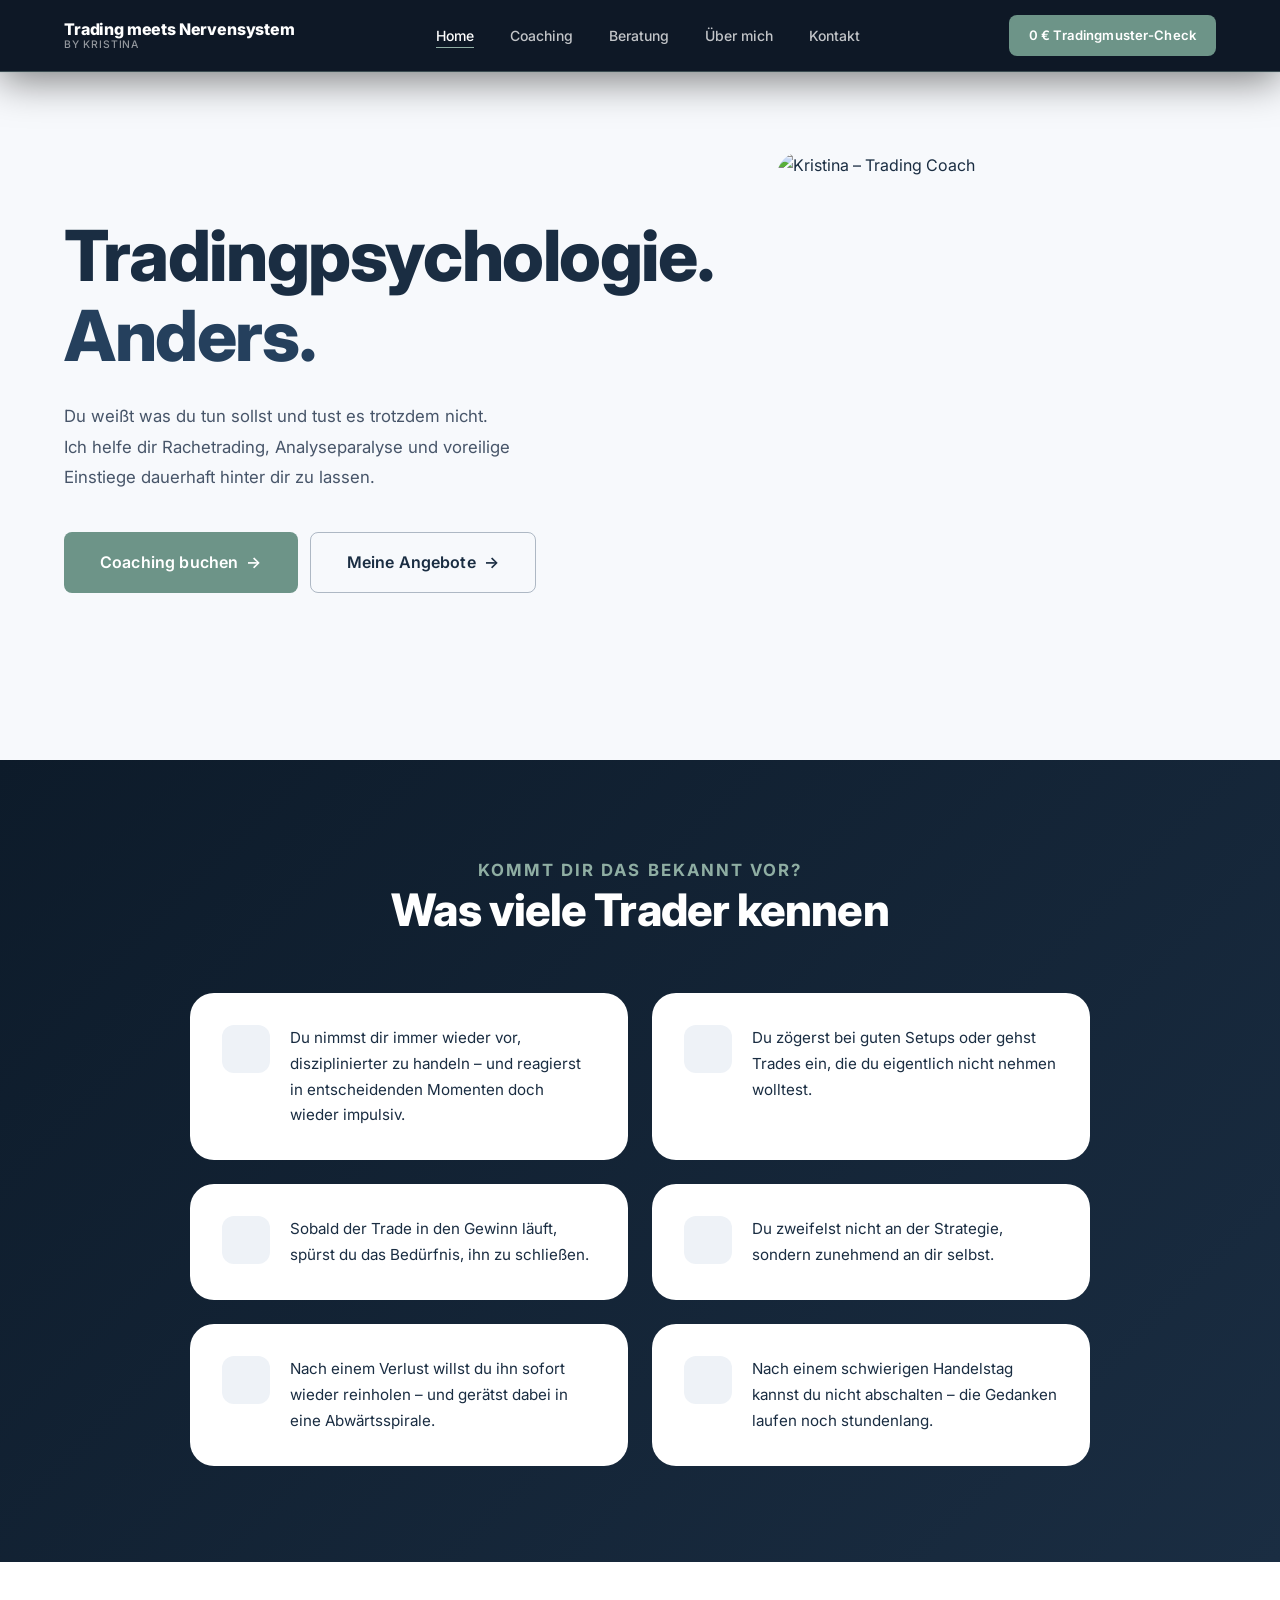
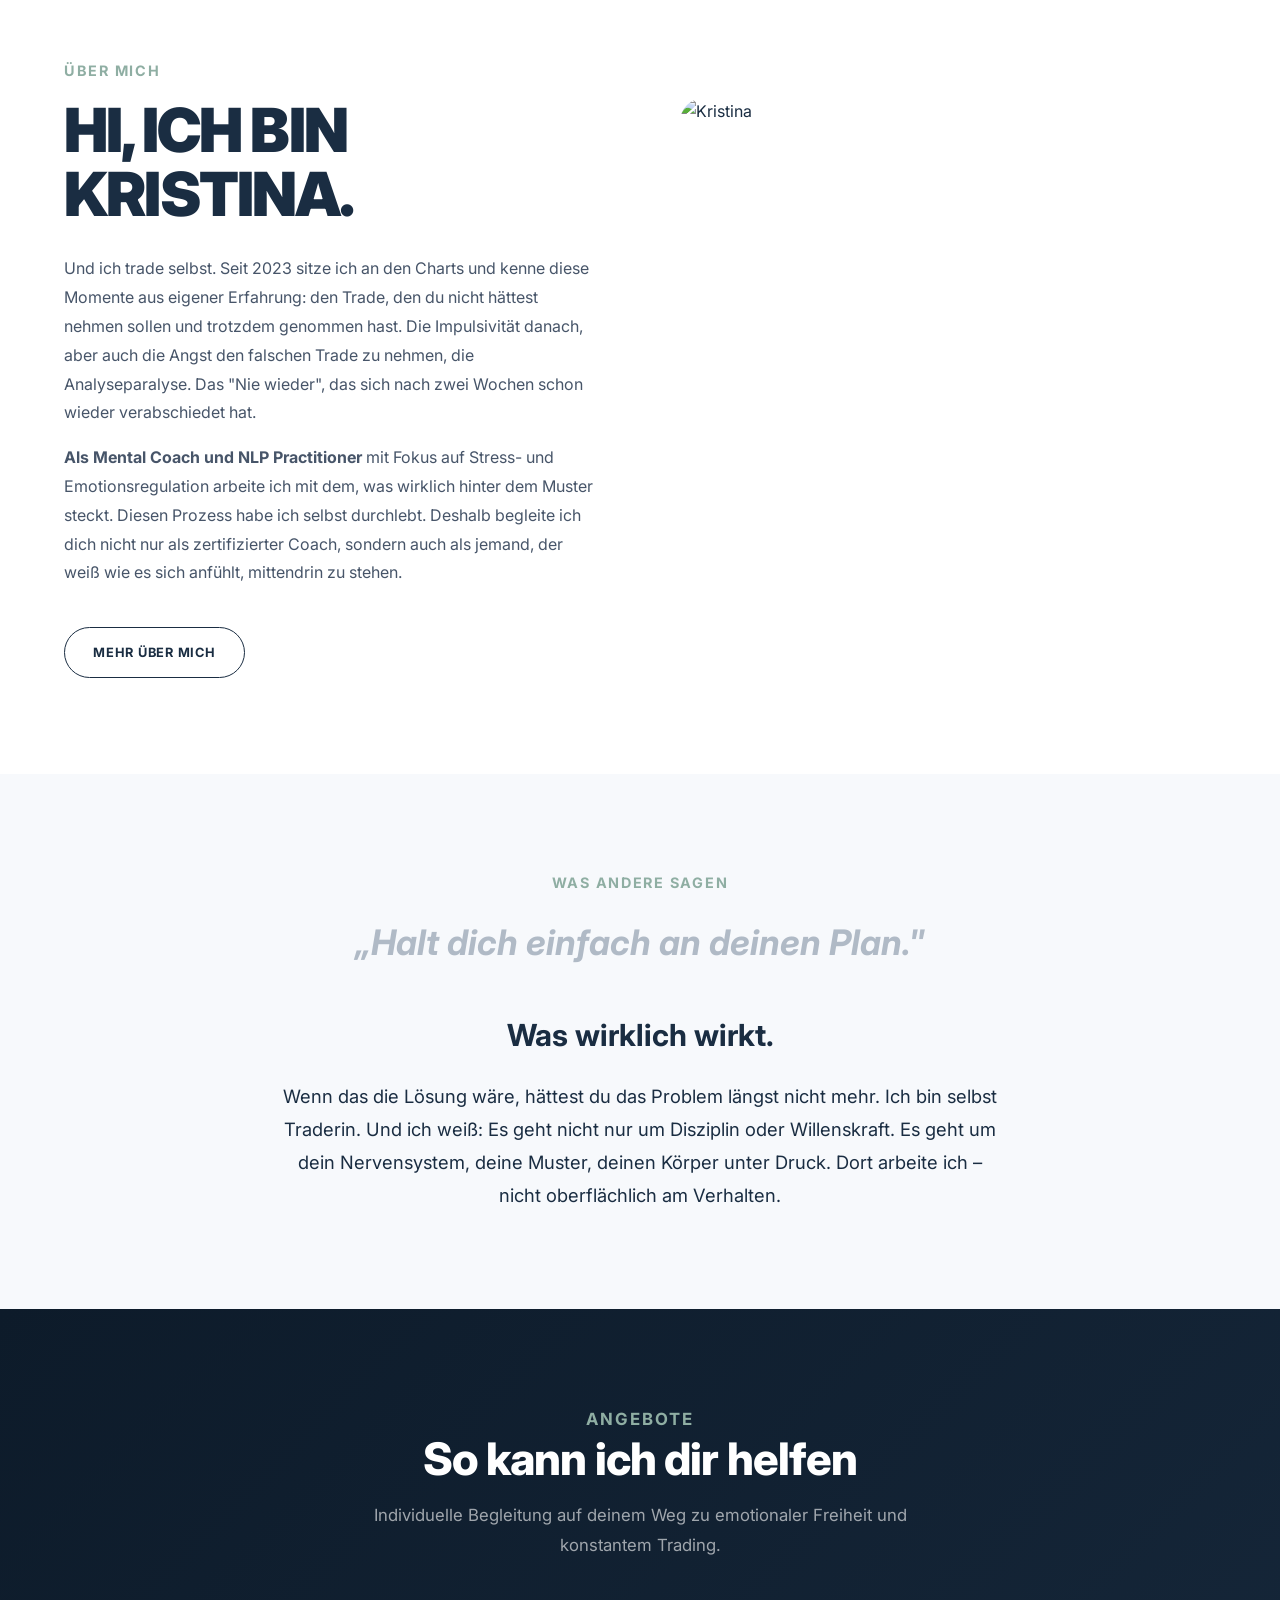
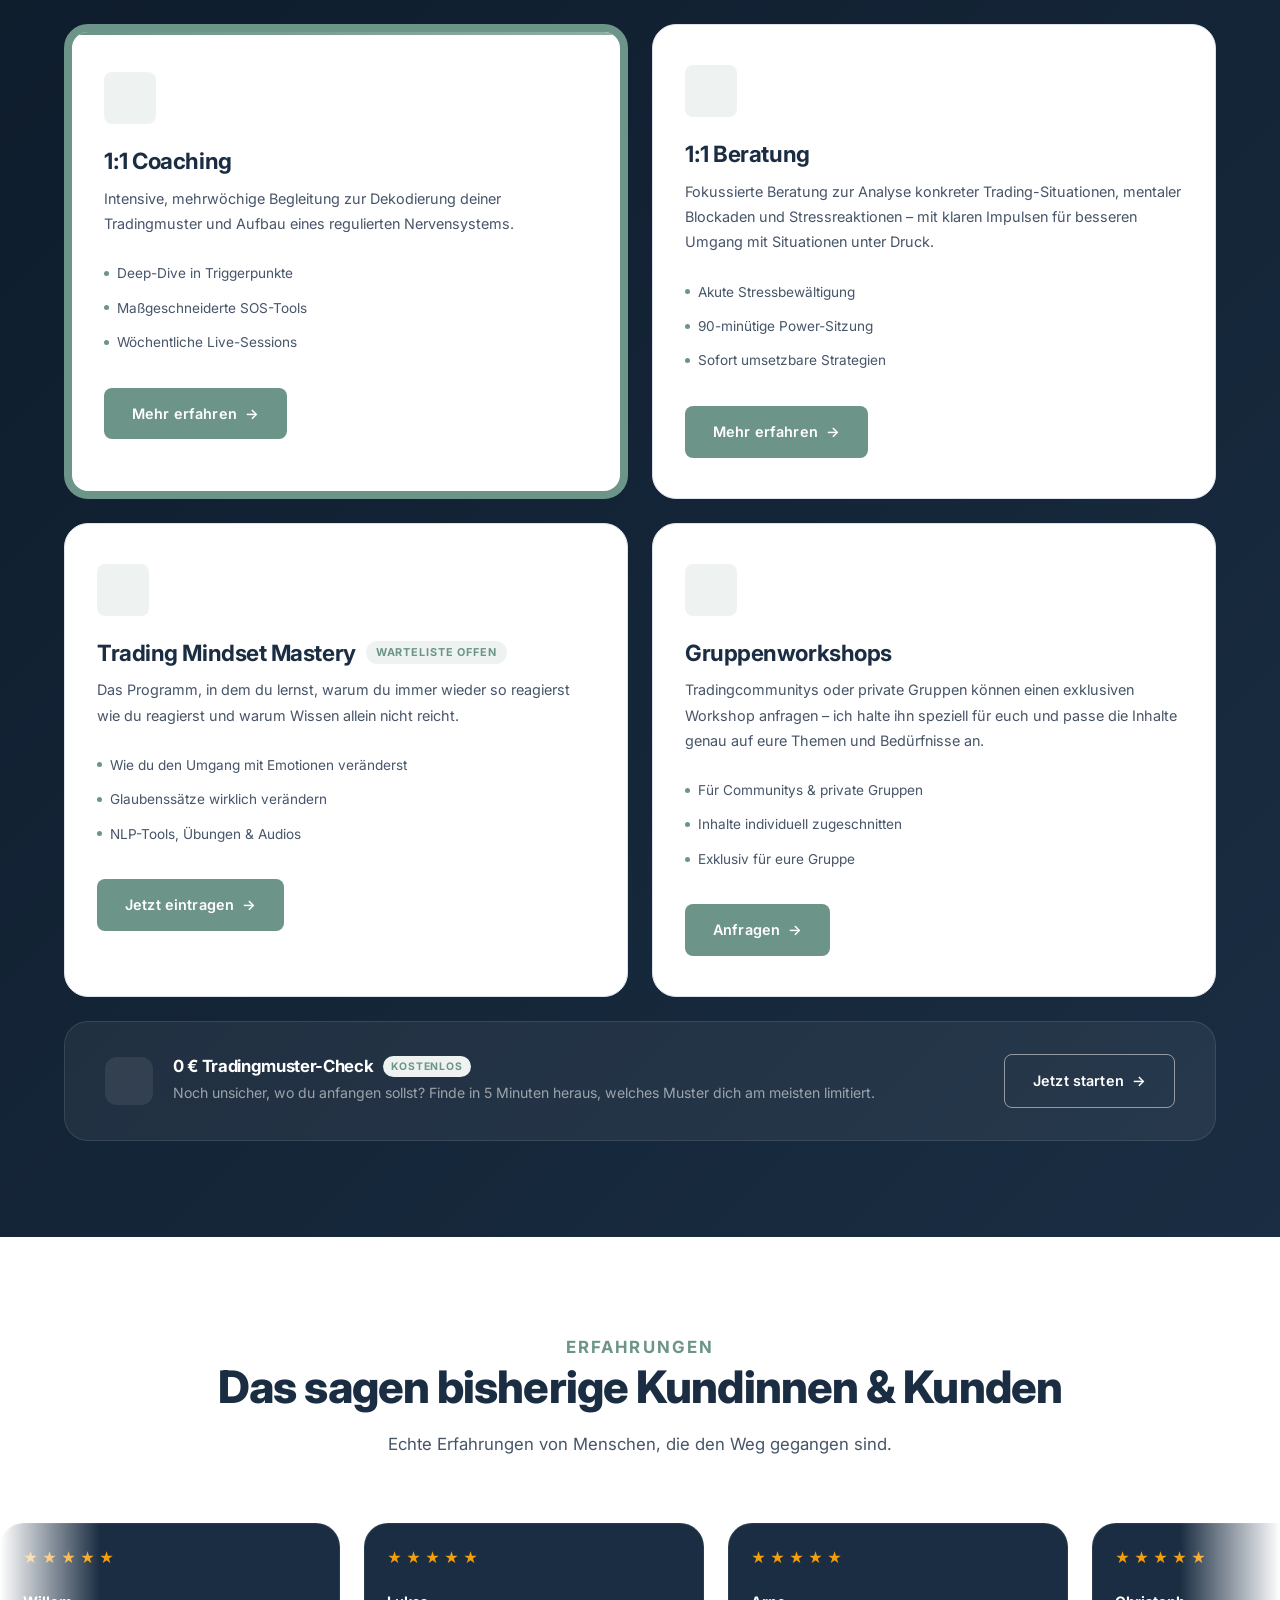
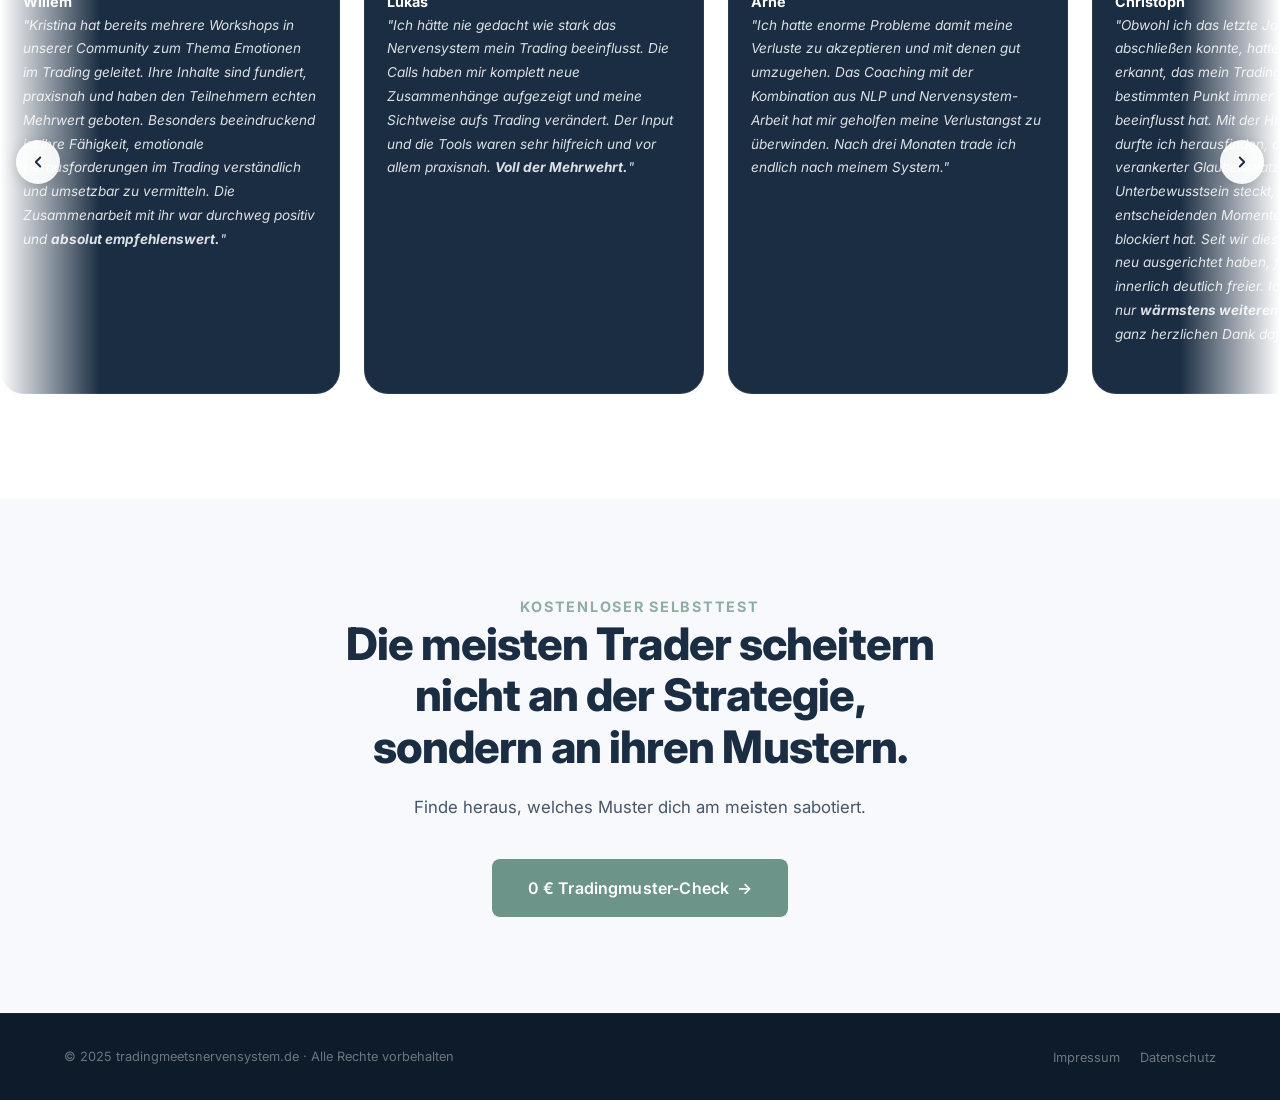
==== index.html @ a2ce3f8e "Add files via upload" ====
﻿<!DOCTYPE html>
<html lang="de">
<head>
  <meta charset="UTF-8">
  <meta name="viewport" content="width=device-width, initial-scale=1.0">
  <title>Tradingpsychologie. Anders. | Trading meets Nervensystem</title>
  <meta name="description" content="Nervensystem-Regulation für Trader. Beende das impulsive Handeln durch die Verbindung von Marktanalytik und neuronaler Selbstregulation.">
  <link rel="preconnect" href="https://fonts.googleapis.com">
  <link rel="preconnect" href="https://fonts.gstatic.com" crossorigin>
  <link href="https://fonts.googleapis.com/css2?family=Inter:wght@300;400;500;600;700;800;900&display=swap" rel="stylesheet">
  <link rel="stylesheet" href="style.css">
  <script src="https://unpkg.com/lucide@latest/dist/umd/lucide.js"></script>
  <style>
    /* STATS BAR – mitternachtsblau */
    .stats-bar { background: var(--navy-deeper); padding: 28px 0; }

    /* HERO – heller Hintergrund */
    .hero { background: var(--gray-50); min-height: auto; padding-bottom: 0; }
    .hero::before, .hero::after { display: none; }
    .hero-grid { padding: 80px 0 48px; }
    .hero-title { color: var(--navy-dark); }
    .hero-title .accent { color: #25405d; }
    .hero-desc { color: var(--gray-600); }
    .hero-image::after { background: none; }
    .hero-image img { filter: none; }
    /* ÜBER MICH – responsive */
    @media (max-width: 768px) {
      .ueber-mich-grid { grid-template-columns: 1fr !important; gap: 40px !important; }
      .ueber-mich-foto { height: 340px !important; }
    }
    @media (max-width: 600px) {
      .ueber-mich-grid { gap: 32px !important; }
      .ueber-mich-foto { height: 260px !important; }
    }
    /* Ghost-Button auf hellem Hintergrund */
    .hero .btn-ghost-white {
      color: var(--navy-dark);
      border-color: rgba(37,64,93,0.35);
    }
    .hero .btn-ghost-white:hover {
      background: rgba(37,64,93,0.06);
      border-color: var(--navy-dark);
      color: var(--navy-dark);
    }

    /* SERVICES – mitternachtsblau */
    .services-section { background: linear-gradient(135deg,var(--navy-deeper) 0%,var(--navy-dark) 100%); }
    .services-section .section-header .label { color: var(--teal-light); }
    .services-section .section-header h2 { color: var(--white); }
    .services-section .section-header p { color: rgba(255,255,255,0.6); }
    /* 2×2 Grid auf Index */
    .services-section .services-grid { grid-template-columns: repeat(2, 1fr); }
    @media (max-width: 600px) { .services-section .services-grid { grid-template-columns: 1fr; max-width: 100%; } }
    /* Normale Karten (Beratung & Gruppenworkshops) – hell */
    .services-section .service-card { background: var(--white); border-color: var(--gray-200); }
    .services-section .service-card:hover { background: var(--white); border-color: var(--teal-light); box-shadow: 0 8px 32px rgba(0,0,0,0.15); }
    .services-section .service-card h3 { color: var(--navy-dark); }
    .services-section .service-card p { color: var(--gray-600); }
    .services-section .service-card .service-list li { color: var(--gray-600); }
    .services-section .service-card .service-list li::before { background: var(--teal); }
    .services-section .service-card .service-link { color: var(--navy-dark); }
    /* Coaching-Karte (featured) – hell wie die anderen */
    .services-section .service-card.featured { background: var(--white); border: 8px solid var(--teal); }
    .services-section .service-card.featured h3 { color: var(--navy-dark); }
    .services-section .service-card.featured p { color: var(--gray-600); }
    .services-section .service-card.featured .service-list li { color: var(--gray-600); }
    .services-section .service-card.featured .service-list li::before { background: var(--teal); }
    .services-section .service-card.featured .service-link { color: var(--navy-dark); }
    .services-section .service-card.featured .service-icon { background: var(--teal-pale); }
    /* TMM Wartelisten-Karte */
    .services-section .service-card.tmm { background: var(--white); border: 1px solid var(--gray-200); position: relative; }
    .services-section .service-card.tmm:hover { border-color: var(--teal-light); box-shadow: 0 8px 32px rgba(0,0,0,0.15); }
    .services-section .service-card.tmm h3 { color: var(--navy-dark); }
    .services-section .service-card.tmm p { color: var(--gray-600); }
    .services-section .service-card.tmm .service-list li { color: var(--gray-600); }
    .services-section .service-card.tmm .service-list li::before { background: var(--teal); }
    .services-section .service-card.tmm .service-link { color: var(--teal); font-weight: 700; }
    .tmm-badge {
      display: inline-block;
      background: var(--teal-pale);
      color: var(--teal);
      font-size: 0.68rem;
      font-weight: 700;
      letter-spacing: 0.08em;
      text-transform: uppercase;
      padding: 3px 10px;
      border-radius: 100px;
      margin-bottom: 14px;
    }

    /* TESTIMONIALS – heller Hintergrund, nur Karten in Blau */
    .testimonials-section { background: var(--white); }
    .testimonials-section .section-header .label { color: var(--teal); }
    .testimonials-section .section-header h2 { color: var(--navy-dark); }
    .testimonials-section .section-header p { color: var(--gray-600); }

    /* Marquee */
    .testimonials-marquee {
      overflow: hidden;
      width: 100%;
      position: relative;
      margin-top: 48px;
      padding-bottom: 8px;
    }
    .testimonials-marquee::before,
    .testimonials-marquee::after {
      content: '';
      position: absolute;
      top: 0; bottom: 0;
      width: 100px;
      z-index: 2;
      pointer-events: none;
    }
    .testimonials-marquee::before {
      left: 0;
      background: linear-gradient(to right, var(--white), transparent);
    }
    .testimonials-marquee::after {
      right: 0;
      background: linear-gradient(to left, var(--white), transparent);
    }
    .testimonials-track {
      display: flex;
      gap: 24px;
      width: max-content;
      animation: marquee 50s linear infinite;
    }
    .testimonials-track:hover { animation-play-state: paused; }
    @keyframes marquee {
      0%   { transform: translateX(0); }
      100% { transform: translateX(-50%); }
    }
    .testimonials-section .testimonial-card {
      background: #1a2d42;
      border: 1px solid rgba(255,255,255,0.08);
      width: 340px;
      flex-shrink: 0;
      padding: 22px;
    }
    .testimonials-section .testimonial-text { font-size: 0.85rem; }
    .testimonials-section .author-name { font-size: 0.9rem; }
    .testimonials-section .testimonial-card:hover { background: #0d1b2a; border-color: rgba(255,255,255,0.12); }
    .testimonials-section .testimonial-text { color: rgba(255,255,255,0.85); }
    .testimonials-section .author-name { color: var(--white); }
    .testimonials-section .star { color: #f59e0b; }

    /* CTA – Schrift kleiner */
    .t-arrow {
      position: absolute;
      top: 50%;
      transform: translateY(-50%);
      z-index: 10;
      width: 44px;
      height: 44px;
      border-radius: 50%;
      border: none;
      background: rgba(255,255,255,0.92);
      color: var(--navy-dark);
      cursor: pointer;
      display: flex;
      align-items: center;
      justify-content: center;
      transition: background 0.2s, color 0.2s, transform 0.2s;
      box-shadow: 0 2px 14px rgba(0,0,0,0.15);
    }
    .t-arrow:hover {
      background: var(--teal);
      color: var(--white);
      transform: translateY(-50%) scale(1.08);
    }
    .t-prev { left: 16px; }
    .t-next { right: 16px; }
    @media(max-width:600px) {
      .testimonials-section .testimonial-card { width: min(290px, 84vw); padding: 18px; }
      .t-arrow { width: 34px; height: 34px; }
      .t-prev { left: 6px; }
      .t-next { right: 6px; }
      .testimonials-marquee::before,
      .testimonials-marquee::after { display: none; }
    }

    /* Desktop-only Zeilenumbruch */
    .desktop-br { display: block; }
    @media(max-width:768px) { .desktop-br { display: none; } }

    /* PAIN POINTS */
    .recognition-icon { flex-shrink:0; background:#eef2f7; border-radius:10px; display:inline-flex; align-items:center; justify-content:center; color:var(--navy-dark); }
    .recognition-icon i { display:block; }
    @media(max-width:700px) { .pain-grid { grid-template-columns: 1fr !important; } }
    @media(max-width:768px) { .ansatz-grid { grid-template-columns: 1fr !important; gap: 40px !important; } }

    @media(max-width:600px) {
      /* Pain-Point Karten */
      .pain-grid > div { padding: 20px !important; gap: 14px !important; }
      .recognition-icon { width: 40px !important; height: 40px !important; }
      /* USP-Sektion */
      .usp-quote { font-size: 1.4rem !important; margin-bottom: 28px !important; }
      .usp-tagline { font-size: 1.3rem !important; }
      /* Hero-Buttons */
      .hero-actions { gap: 10px; }
      /* Services featured border */
      .services-section .service-card.featured { border-width: 4px !important; }
    }
  </style>
</head>
<body class="subpage">

<!-- ===== NAVIGATION ===== -->
<nav class="nav scrolled" id="nav">
  <div class="nav-inner">
    <a href="index.html" class="nav-logo">
      <span class="logo-main">Trading meets Nervensystem</span>
      <span class="logo-sub">by Kristina</span>
    </a>
    <ul class="nav-links">
      <li><a href="index.html" class="active">Home</a></li>
      <li><a href="coaching.html">Coaching</a></li>
      <li><a href="beratung.html">Beratung</a></li>
      <li><a href="about.html">Über mich</a></li>
      <li><a href="contact.html">Kontakt</a></li>
    </ul>
    <a href="mustercheck.html" class="btn btn-teal btn-sm nav-cta">0 € Tradingmuster-Check</a>
    <button class="nav-hamburger" id="hamburger" aria-label="Menü öffnen"><span></span><span></span><span></span></button>
  </div>
</nav>
<div class="nav-mobile" id="nav-mobile">
  <a href="index.html">Home</a>
  <a href="coaching.html">Coaching</a>
  <a href="beratung.html">Beratung</a>
  <a href="about.html">Über mich</a>
  <a href="contact.html">Kontakt</a>
  <a href="mustercheck.html" class="btn btn-teal" style="margin-top:8px;justify-content:center;">Kostenloser Mustercheck <span class="arrow">→</span></a>
</div>

<!-- ===== HERO ===== -->
<section class="hero">
  <div class="container">
    <div class="hero-grid">
      <div class="hero-content">
        <h1 class="hero-title">
          Tradingpsychologie.<br>
          <span class="accent">Anders.</span>
        </h1>
        <p class="hero-desc">
          Du weißt was du tun sollst und tust es trotzdem nicht.<br class="desktop-br"> Ich helfe dir Rachetrading, Analyseparalyse und voreilige Einstiege dauerhaft hinter dir zu lassen.
        </p>
        <div class="hero-actions">
          <a href="https://zeeg.me/kristinagibert/90-minutiges-coaching" target="_blank" rel="noopener" class="btn btn-teal btn-lg">Coaching buchen <span class="arrow">→</span></a>
          <a href="#angebote" class="btn btn-ghost-white btn-lg">Meine Angebote <span class="arrow">→</span></a>
        </div>
      </div>
      <div class="hero-image-wrap">
        <div class="hero-image">
          <!-- Ersetze src mit deinem eigenen Foto -->
          <img src="Foto_Startseite_oben.jpg" alt="Kristina – Trading Coach" loading="lazy">
        </div>
      </div>
    </div>
  </div>
</section>


<!-- ===== PAIN POINTS ===== -->
<section style="background:linear-gradient(135deg,var(--navy-deeper) 0%,var(--navy-dark) 100%);padding:96px 0;">
  <div class="container">
    <div class="section-header center fade-up" style="margin-bottom:56px;">
      <p class="label" style="color:var(--teal-light);">Kommt dir das bekannt vor?</p>
      <h2 style="color:var(--white);">Was viele Trader kennen</h2>
    </div>
    <div style="display:grid;grid-template-columns:1fr 1fr;gap:24px;max-width:900px;margin:0 auto;" class="pain-grid">

      <!-- Zeile 1: beide längere Texte -->
      <div class="fade-up" style="background:var(--white);border-radius:var(--radius-lg);padding:32px;display:flex;gap:20px;align-items:flex-start;">
        <div class="recognition-icon" style="flex-shrink:0;width:48px;height:48px;border-radius:12px;display:flex;align-items:center;justify-content:center;">
          <i data-lucide="refresh-cw" style="width:22px;height:22px;"></i>
        </div>
        <p style="margin:0;color:var(--gray-700);line-height:1.7;font-size:0.95rem;">Du nimmst dir immer wieder vor, disziplinierter zu handeln – und reagierst in entscheidenden Momenten doch wieder impulsiv.</p>
      </div>

      <div class="fade-up" style="background:var(--white);border-radius:var(--radius-lg);padding:32px;display:flex;gap:20px;align-items:flex-start;">
        <div class="recognition-icon" style="flex-shrink:0;width:48px;height:48px;border-radius:12px;display:flex;align-items:center;justify-content:center;">
          <i data-lucide="mouse-pointer-2" style="width:22px;height:22px;"></i>
        </div>
        <p style="margin:0;color:var(--gray-700);line-height:1.7;font-size:0.95rem;">Du zögerst bei guten Setups oder gehst Trades ein, die du eigentlich nicht nehmen wolltest.</p>
      </div>

      <!-- Zeile 2: beide kürzere Texte -->
      <div class="fade-up" style="background:var(--white);border-radius:var(--radius-lg);padding:32px;display:flex;gap:20px;align-items:flex-start;">
        <div class="recognition-icon" style="flex-shrink:0;width:48px;height:48px;border-radius:12px;display:flex;align-items:center;justify-content:center;">
          <i data-lucide="zap" style="width:22px;height:22px;"></i>
        </div>
        <p style="margin:0;color:var(--gray-700);line-height:1.7;font-size:0.95rem;">Sobald der Trade in den Gewinn läuft, spürst du das Bedürfnis, ihn zu schließen.</p>
      </div>

      <div class="fade-up" style="background:var(--white);border-radius:var(--radius-lg);padding:32px;display:flex;gap:20px;align-items:flex-start;">
        <div class="recognition-icon" style="flex-shrink:0;width:48px;height:48px;border-radius:12px;display:flex;align-items:center;justify-content:center;">
          <i data-lucide="eye" style="width:22px;height:22px;"></i>
        </div>
        <p style="margin:0;color:var(--gray-700);line-height:1.7;font-size:0.95rem;">Du zweifelst nicht an der Strategie, sondern zunehmend an dir selbst.</p>
      </div>

      <!-- Zeile 3: Revenge Trading + Nicht abschalten -->
      <div class="fade-up" style="background:var(--white);border-radius:var(--radius-lg);padding:32px;display:flex;gap:20px;align-items:flex-start;">
        <div class="recognition-icon" style="flex-shrink:0;width:48px;height:48px;border-radius:12px;display:flex;align-items:center;justify-content:center;">
          <i data-lucide="trending-down" style="width:22px;height:22px;"></i>
        </div>
        <p style="margin:0;color:var(--gray-700);line-height:1.7;font-size:0.95rem;">Nach einem Verlust willst du ihn sofort wieder reinholen – und gerätst dabei in eine Abwärtsspirale.</p>
      </div>

      <div class="fade-up" style="background:var(--white);border-radius:var(--radius-lg);padding:32px;display:flex;gap:20px;align-items:flex-start;">
        <div class="recognition-icon" style="flex-shrink:0;width:48px;height:48px;border-radius:12px;display:flex;align-items:center;justify-content:center;">
          <i data-lucide="moon" style="width:22px;height:22px;"></i>
        </div>
        <p style="margin:0;color:var(--gray-700);line-height:1.7;font-size:0.95rem;">Nach einem schwierigen Handelstag kannst du nicht abschalten – die Gedanken laufen noch stundenlang.</p>
      </div>

    </div>
  </div>
</section>

<!-- ===== ÜBER MICH ===== -->
<section style="background:var(--white);padding:96px 0;">
  <div class="container">
    <div class="ueber-mich-grid fade-up" style="display:grid;grid-template-columns:1fr 1fr;gap:80px;align-items:center;">
      <div>
        <p class="label" style="margin-bottom:16px;">Über mich</p>
        <h2 style="font-size:clamp(2.4rem,5vw,3.8rem);font-weight:900;line-height:1.05;letter-spacing:-0.03em;color:var(--navy-dark);margin-bottom:28px;">
          HI, ICH BIN<br>KRISTINA.
        </h2>
        <p style="margin-bottom:16px;font-size:1rem;color:var(--gray-600);line-height:1.8;">
          Und ich trade selbst. Seit 2023 sitze ich an den Charts und kenne diese Momente aus eigener Erfahrung: den Trade, den du nicht hättest nehmen sollen und trotzdem genommen hast. Die Impulsivität danach, aber auch die Angst den falschen Trade zu nehmen, die Analyseparalyse. Das "Nie wieder", das sich nach zwei Wochen schon wieder verabschiedet hat.
        </p>
        <p style="margin-bottom:40px;font-size:1rem;color:var(--gray-600);line-height:1.8;">
          <strong>Als Mental Coach und NLP Practitioner</strong> mit Fokus auf Stress- und Emotionsregulation arbeite ich mit dem, was wirklich hinter dem Muster steckt. Diesen Prozess habe ich selbst durchlebt. Deshalb begleite ich dich nicht nur als zertifizierter Coach, sondern auch als jemand, der weiß wie es sich anfühlt, mittendrin zu stehen.
        </p>
        <a href="about.html" style="display:inline-flex;align-items:center;gap:8px;border:1.5px solid var(--navy-dark);color:var(--navy-dark);background:transparent;border-radius:40px;padding:14px 28px;font-weight:700;letter-spacing:0.06em;font-size:0.8rem;text-transform:uppercase;transition:all 0.3s ease;"
          onmouseover="this.style.background='var(--navy-dark)';this.style.color='white';"
          onmouseout="this.style.background='transparent';this.style.color='var(--navy-dark)';">
          MEHR ÜBER MICH
        </a>
      </div>
      <div class="ueber-mich-foto" style="height:540px;overflow:hidden;border-radius:var(--radius-lg);">
        <img src="Bild_Hi.jpg" alt="Kristina" style="width:100%;height:100%;object-fit:cover;object-position:top;">
      </div>
    </div>
  </div>
</section>

<!-- ===== MEIN ANSATZ ===== -->
<section style="background:var(--gray-50);padding:96px 0;">
  <div class="container">
    <div class="fade-up" style="max-width:720px;margin:0 auto;text-align:center;">
      <p class="label" style="margin-bottom:24px;">Was andere sagen</p>
      <p class="usp-quote" style="font-size:2.2rem;font-weight:700;color:#b0bac6;line-height:1.35;margin-bottom:48px;font-style:italic;">„Halt dich einfach an deinen Plan."</p>
      <p class="usp-tagline" style="font-size:1.9rem;font-weight:700;color:var(--navy-dark);line-height:1.35;margin-bottom:24px;">Was wirklich wirkt.</p>
      <p style="font-size:1.15rem;color:var(--gray-700);line-height:1.8;margin-bottom:0;">Wenn das die Lösung wäre, hättest du das Problem längst nicht mehr. Ich bin selbst Traderin. Und ich weiß: Es geht nicht nur um Disziplin oder Willenskraft. Es geht um dein Nervensystem, deine Muster, deinen Körper unter Druck. Dort arbeite ich – nicht oberflächlich am Verhalten.</p>
    </div>
  </div>
</section>

<!-- ===== SERVICES ===== -->
<section class="services-section" id="angebote">
  <div class="container">
    <div class="section-header center fade-up">
      <p class="label">Angebote</p>
      <h2>So kann ich dir helfen</h2>
      <p>Individuelle Begleitung auf deinem Weg zu emotionaler Freiheit und konstantem Trading.</p>
    </div>
    <div class="services-grid">
      <div class="service-card featured fade-up">
        <div class="service-icon"><i data-lucide="target"></i></div>
        <h3>1:1 Coaching</h3>
        <p>Intensive, mehrwöchige Begleitung zur Dekodierung deiner Tradingmuster und Aufbau eines regulierten Nervensystems.</p>
        <ul class="service-list">
          <li>Deep-Dive in Triggerpunkte</li>
          <li>Maßgeschneiderte SOS-Tools</li>
          <li>Wöchentliche Live-Sessions</li>
        </ul>
        <a href="coaching.html" class="btn btn-teal" style="margin-top:auto;justify-content:center;">Mehr erfahren <span class="arrow">→</span></a>
      </div>
      <div class="service-card fade-up">
        <div class="service-icon"><i data-lucide="message-circle"></i></div>
        <h3>1:1 Beratung</h3>
        <p>Fokussierte Beratung zur Analyse konkreter Trading-Situationen, mentaler Blockaden und Stressreaktionen – mit klaren Impulsen für besseren Umgang mit Situationen unter Druck.</p>
        <ul class="service-list">
          <li>Akute Stressbewältigung</li>
          <li>90-minütige Power-Sitzung</li>
          <li>Sofort umsetzbare Strategien</li>
        </ul>
        <a href="beratung.html" class="btn btn-teal" style="margin-top:auto;justify-content:center;">Mehr erfahren <span class="arrow">→</span></a>
      </div>
      <div class="service-card tmm fade-up">
        <div class="service-icon"><i data-lucide="brain"></i></div>
        <div style="display:flex;align-items:center;gap:10px;flex-wrap:wrap;margin-bottom:12px;">
          <h3 style="margin-bottom:0;">Trading Mindset Mastery</h3>
          <div class="tmm-badge" style="margin-bottom:0;">Warteliste offen</div>
        </div>
        <p>Das Programm, in dem du lernst, warum du immer wieder so reagierst wie du reagierst und warum Wissen allein nicht reicht.</p>
        <ul class="service-list">
          <li>Wie du den Umgang mit Emotionen veränderst</li>
          <li>Glaubenssätze wirklich verändern</li>
          <li>NLP-Tools, Übungen & Audios</li>
        </ul>
        <a href="waitlist.html" class="btn btn-teal" style="margin-top:auto;justify-content:center;">Jetzt eintragen <span class="arrow">→</span></a>
      </div>
      <div class="service-card fade-up">
        <div class="service-icon"><i data-lucide="users"></i></div>
        <h3>Gruppenworkshops</h3>
        <p>Tradingcommunitys oder private Gruppen können einen exklusiven Workshop anfragen – ich halte ihn speziell für euch und passe die Inhalte genau auf eure Themen und Bedürfnisse an.</p>
        <ul class="service-list">
          <li>Für Communitys & private Gruppen</li>
          <li>Inhalte individuell zugeschnitten</li>
          <li>Exklusiv für eure Gruppe</li>
        </ul>
        <a href="contact.html" class="btn btn-teal" style="margin-top:auto;justify-content:center;">Anfragen <span class="arrow">→</span></a>
      </div>
    </div>

    <!-- MUSTERCHECK – kostenloser Einstieg -->
    <div class="fade-up" style="margin-top:24px;background:rgba(255,255,255,0.06);border:1px solid rgba(255,255,255,0.1);border-radius:var(--radius-lg);padding:32px 40px;display:flex;align-items:center;justify-content:space-between;gap:32px;flex-wrap:wrap;">
      <div style="display:flex;align-items:center;gap:20px;flex:1;min-width:260px;">
        <div style="width:48px;height:48px;background:rgba(255,255,255,0.08);border-radius:12px;display:flex;align-items:center;justify-content:center;flex-shrink:0;">
          <i data-lucide="search" style="width:22px;height:22px;color:var(--teal-light);display:block;"></i>
        </div>
        <div>
          <div style="display:flex;align-items:center;gap:10px;margin-bottom:4px;">
            <h3 style="color:var(--white);margin:0;font-size:1.05rem;">0 € Tradingmuster-Check</h3>
            <span style="background:var(--teal-pale);color:var(--teal);font-size:0.65rem;font-weight:700;letter-spacing:0.08em;text-transform:uppercase;padding:2px 8px;border-radius:100px;">Kostenlos</span>
          </div>
          <p style="color:rgba(255,255,255,0.55);margin:0;font-size:0.88rem;">Noch unsicher, wo du anfangen sollst? Finde in 5 Minuten heraus, welches Muster dich am meisten limitiert.</p>
        </div>
      </div>
      <a href="mustercheck.html" class="btn btn-ghost-white" style="flex-shrink:0;white-space:nowrap;">Jetzt starten <span class="arrow">→</span></a>
    </div>

  </div>
</section>

<!-- ===== TESTIMONIALS (6) ===== -->
<section class="testimonials-section">
  <div class="container">
    <div class="section-header center fade-up">
      <p class="label">Erfahrungen</p>
      <h2>Das sagen bisherige Kundinnen &amp; Kunden</h2>
      <p>Echte Erfahrungen von Menschen, die den Weg gegangen sind.</p>
    </div>
  </div>
  <!-- Marquee: Karten zweimal für nahtlose Schleife -->
  <div class="testimonials-marquee">
    <button class="t-arrow t-prev" aria-label="Zurück"><svg width="18" height="18" viewBox="0 0 24 24" fill="none" stroke="currentColor" stroke-width="2.5" stroke-linecap="round" stroke-linejoin="round"><polyline points="15,18 9,12 15,6"/></svg></button>
    <button class="t-arrow t-next" aria-label="Weiter"><svg width="18" height="18" viewBox="0 0 24 24" fill="none" stroke="currentColor" stroke-width="2.5" stroke-linecap="round" stroke-linejoin="round"><polyline points="9,18 15,12 9,6"/></svg></button>
    <div class="testimonials-track">
      <!-- Originale -->
      <div class="testimonial-card">
        <div class="testimonial-stars"><span class="star">★</span><span class="star">★</span><span class="star">★</span><span class="star">★</span><span class="star">★</span></div>
        <div class="testimonial-author"><div class="author-name">Willem</div></div>
        <p class="testimonial-text">"Kristina hat bereits mehrere Workshops in unserer Community zum Thema Emotionen im Trading geleitet. Ihre Inhalte sind fundiert, praxisnah und haben den Teilnehmern echten Mehrwert geboten. Besonders beeindruckend ist ihre Fähigkeit, emotionale Herausforderungen im Trading verständlich und umsetzbar zu vermitteln. Die Zusammenarbeit mit ihr war durchweg positiv und <strong>absolut empfehlenswert.</strong>"</p>
      </div>
      <div class="testimonial-card">
        <div class="testimonial-stars"><span class="star">★</span><span class="star">★</span><span class="star">★</span><span class="star">★</span><span class="star">★</span></div>
        <div class="testimonial-author"><div class="author-name">Lukas</div></div>
        <p class="testimonial-text">"Ich hätte nie gedacht wie stark das Nervensystem mein Trading beeinflusst. Die Calls haben mir komplett neue Zusammenhänge aufgezeigt und meine Sichtweise aufs Trading verändert. Der Input und die Tools waren sehr hilfreich und vor allem praxisnah. <strong>Voll der Mehrwehrt.</strong>"</p>
      </div>
      <div class="testimonial-card">
        <div class="testimonial-stars"><span class="star">★</span><span class="star">★</span><span class="star">★</span><span class="star">★</span><span class="star">★</span></div>
        <div class="testimonial-author"><div class="author-name">Arne</div></div>
        <p class="testimonial-text">"Ich hatte enorme Probleme damit meine Verluste zu akzeptieren und mit denen gut umzugehen. Das Coaching mit der Kombination aus NLP und Nervensystem-Arbeit hat mir geholfen meine Verlustangst zu überwinden. Nach drei Monaten trade ich endlich nach meinem System."</p>
      </div>
      <div class="testimonial-card">
        <div class="testimonial-stars"><span class="star">★</span><span class="star">★</span><span class="star">★</span><span class="star">★</span><span class="star">★</span></div>
        <div class="testimonial-author"><div class="author-name">Christoph</div></div>
        <p class="testimonial-text">"Obwohl ich das letzte Jahr profitabel abschließen konnte, hatte ich ein Muster erkannt, das mein Trading ab einem bestimmten Punkt immer wieder stark negativ beeinflusst hat. Mit der Hilfe von Kristina durfte ich herausfinden, dass dahinter ein tief verankerter Glaubenssatz im Unterbewusstsein steckt, der mich in entscheidenden Momenten immer wieder blockiert hat. Seit wir diesen aufgelöst bzw. neu ausgerichtet haben, fühle ich mich innerlich deutlich freier. Ich kann ihr Coaching nur <strong>wärmstens weiterempfehlen</strong>, nochmals ganz herzlichen Dank dafür!"</p>
      </div>
      <div class="testimonial-card">
        <div class="testimonial-stars"><span class="star">★</span><span class="star">★</span><span class="star">★</span><span class="star">★</span><span class="star">★</span></div>
        <div class="testimonial-author"><div class="author-name">Jana</div></div>
        <p class="testimonial-text">"Der Workshop mit Kristina hat mein Trading wirklich transformiert. Zum ersten Mal habe ich verstanden, wie stark mein Nervensystem meine Entscheidungen am Chart beeinflusst. Kristina vermittelt dieses Wissen mit einer besonderen Mischung aus Fachkompetenz, Empathie und Praxisnähe. Die Übungen und Tools lassen sich sofort umsetzen und haben mir geholfen, emotional viel stabiler zu traden. <strong>Absolute Empfehlung!</strong>"</p>
      </div>
      <div class="testimonial-card">
        <div class="testimonial-stars"><span class="star">★</span><span class="star">★</span><span class="star">★</span><span class="star">★</span><span class="star">★</span></div>
        <div class="testimonial-author"><div class="author-name">Patrick</div></div>
        <p class="testimonial-text">"Nach langem Suchen habe ich meine Trading-Strategie gefunden – doch mein Mindset spielte nicht mit. Zum Glück bin ich über Prime Trading auf Kristina gestoßen. Schon nach den ersten Mindset-Calls wurde mir mein größtes Problem bewusst, sodass ich direkt ein 1:1-Coaching gebucht habe. Kristina erklärt die Themen rund um das Nervensystem extrem strukturiert, ruhig und praxisnah. Dank ihr handle ich heute viel weniger emotional und mache riesige Fortschritte. <strong>Maximaler Mehrwert – absolute Empfehlung!</strong>"</p>
      </div>
      <div class="testimonial-card">
        <div class="testimonial-stars"><span class="star">★</span><span class="star">★</span><span class="star">★</span><span class="star">★</span><span class="star">★</span></div>
        <div class="testimonial-author"><div class="author-name">Stefan</div></div>
        <p class="testimonial-text">"Ich hab ewig das gleiche Spiel gespielt. Verlust gemacht, Wut, sofort wieder rein und dann noch tiefer im Minus. Ich wusste genau was ich mache, habs trotzdem immer wieder gemacht. Nach drei Wochen mit Kristina hab ich zum ersten Mal einen Verlusttrade einfach so stehen lassen können. Ich hatte keinen Drang ihn irgendwie wieder rein holen zu müssen. Klingt vielleicht banal aber für mich war das ein großer Fortschritt. Ich hab mich nicht mal zusammengerissen, es hat sich einfach anders angefühlt. <strong>Danke dir dafür!</strong>"</p>
      </div>
      <!-- Duplikate für nahtlose Schleife -->
      <div class="testimonial-card">
        <div class="testimonial-stars"><span class="star">★</span><span class="star">★</span><span class="star">★</span><span class="star">★</span><span class="star">★</span></div>
        <div class="testimonial-author"><div class="author-name">Willem</div></div>
        <p class="testimonial-text">"Kristina hat bereits mehrere Workshops in unserer Community zum Thema Emotionen im Trading geleitet. Ihre Inhalte sind fundiert, praxisnah und haben den Teilnehmern echten Mehrwert geboten. Besonders beeindruckend ist ihre Fähigkeit, emotionale Herausforderungen im Trading verständlich und umsetzbar zu vermitteln. Die Zusammenarbeit mit ihr war durchweg positiv und <strong>absolut empfehlenswert.</strong>"</p>
      </div>
      <div class="testimonial-card">
        <div class="testimonial-stars"><span class="star">★</span><span class="star">★</span><span class="star">★</span><span class="star">★</span><span class="star">★</span></div>
        <div class="testimonial-author"><div class="author-name">Lukas</div></div>
        <p class="testimonial-text">"Ich hätte nie gedacht wie stark das Nervensystem mein Trading beeinflusst. Die Calls haben mir komplett neue Zusammenhänge aufgezeigt und meine Sichtweise aufs Trading verändert. Der Input und die Tools waren sehr hilfreich und vor allem praxisnah. <strong>Voll der Mehrwehrt.</strong>"</p>
      </div>
      <div class="testimonial-card">
        <div class="testimonial-stars"><span class="star">★</span><span class="star">★</span><span class="star">★</span><span class="star">★</span><span class="star">★</span></div>
        <div class="testimonial-author"><div class="author-name">Arne</div></div>
        <p class="testimonial-text">"Ich hatte enorme Probleme damit meine Verluste zu akzeptieren und mit denen gut umzugehen. Das Coaching mit der Kombination aus NLP und Nervensystem-Arbeit hat mir geholfen meine Verlustangst zu überwinden. Nach drei Monaten trade ich endlich nach meinem System."</p>
      </div>
      <div class="testimonial-card">
        <div class="testimonial-stars"><span class="star">★</span><span class="star">★</span><span class="star">★</span><span class="star">★</span><span class="star">★</span></div>
        <div class="testimonial-author"><div class="author-name">Christoph</div></div>
        <p class="testimonial-text">"Obwohl ich das letzte Jahr profitabel abschließen konnte, hatte ich ein Muster erkannt, das mein Trading ab einem bestimmten Punkt immer wieder stark negativ beeinflusst hat. Mit der Hilfe von Kristina durfte ich herausfinden, dass dahinter ein tief verankerter Glaubenssatz im Unterbewusstsein steckt, der mich in entscheidenden Momenten immer wieder blockiert hat. Seit wir diesen aufgelöst bzw. neu ausgerichtet haben, fühle ich mich innerlich deutlich freier. Ich kann ihr Coaching nur <strong>wärmstens weiterempfehlen</strong>, nochmals ganz herzlichen Dank dafür!"</p>
      </div>
      <div class="testimonial-card">
        <div class="testimonial-stars"><span class="star">★</span><span class="star">★</span><span class="star">★</span><span class="star">★</span><span class="star">★</span></div>
        <div class="testimonial-author"><div class="author-name">Jana</div></div>
        <p class="testimonial-text">"Der Workshop mit Kristina hat mein Trading wirklich transformiert. Zum ersten Mal habe ich verstanden, wie stark mein Nervensystem meine Entscheidungen am Chart beeinflusst. Kristina vermittelt dieses Wissen mit einer besonderen Mischung aus Fachkompetenz, Empathie und Praxisnähe. Die Übungen und Tools lassen sich sofort umsetzen und haben mir geholfen, emotional viel stabiler zu traden. <strong>Absolute Empfehlung!</strong>"</p>
      </div>
      <div class="testimonial-card">
        <div class="testimonial-stars"><span class="star">★</span><span class="star">★</span><span class="star">★</span><span class="star">★</span><span class="star">★</span></div>
        <div class="testimonial-author"><div class="author-name">Patrick</div></div>
        <p class="testimonial-text">"Nach langem Suchen habe ich meine Trading-Strategie gefunden – doch mein Mindset spielte nicht mit. Zum Glück bin ich über Prime Trading auf Kristina gestoßen. Schon nach den ersten Mindset-Calls wurde mir mein größtes Problem bewusst, sodass ich direkt ein 1:1-Coaching gebucht habe. Kristina erklärt die Themen rund um das Nervensystem extrem strukturiert, ruhig und praxisnah. Dank ihr handle ich heute viel weniger emotional und mache riesige Fortschritte. <strong>Maximaler Mehrwert – absolute Empfehlung!</strong>"</p>
      </div>
      <div class="testimonial-card">
        <div class="testimonial-stars"><span class="star">★</span><span class="star">★</span><span class="star">★</span><span class="star">★</span><span class="star">★</span></div>
        <div class="testimonial-author"><div class="author-name">Stefan</div></div>
        <p class="testimonial-text">"Ich hab ewig das gleiche Spiel gespielt. Verlust gemacht, Wut, sofort wieder rein und dann noch tiefer im Minus. Ich wusste genau was ich mache, habs trotzdem immer wieder gemacht. Nach drei Wochen mit Kristina hab ich zum ersten Mal einen Verlusttrade einfach so stehen lassen können. Ich hatte keinen Drang ihn irgendwie wieder rein holen zu müssen. Klingt vielleicht banal aber für mich war das ein großer Fortschritt. Ich hab mich nicht mal zusammengerissen, es hat sich einfach anders angefühlt. <strong>Danke dir dafür!</strong>"</p>
      </div>
    </div>
  </div>

</section>

<!-- ===== CTA ===== -->
<section style="background:var(--gray-50);padding:96px 0;">
  <div class="container">
    <div style="max-width:680px;margin:0 auto;text-align:center;" class="fade-up">
      <p class="label">Kostenloser Selbsttest</p>
      <h2 style="color:var(--navy-dark);margin-bottom:20px;">Die meisten Trader scheitern nicht an der Strategie,<br>sondern an ihren Mustern.</h2>
      <p style="color:var(--gray-600);font-size:1.05rem;margin-bottom:36px;">Finde heraus, welches Muster dich am meisten sabotiert.</p>
      <a href="mustercheck.html" class="btn btn-teal btn-lg">0 € Tradingmuster-Check <span class="arrow">→</span></a>
    </div>
  </div>
</section>

<footer class="footer" style="padding:32px 0;">
  <div class="container">
    <div style="display:flex;align-items:center;justify-content:space-between;flex-wrap:wrap;gap:16px;">
      <p style="font-size:0.8rem;color:rgba(255,255,255,0.4);margin:0;">© 2025 tradingmeetsnervensystem.de · Alle Rechte vorbehalten</p>
      <div style="display:flex;gap:20px;">
        <a href="impressum.html" style="font-size:0.8rem;color:rgba(255,255,255,0.4);transition:color 0.2s;" onmouseover="this.style.color='rgba(255,255,255,0.8)'" onmouseout="this.style.color='rgba(255,255,255,0.4)'">Impressum</a>
        <a href="datenschutz.html" style="font-size:0.8rem;color:rgba(255,255,255,0.4);transition:color 0.2s;" onmouseover="this.style.color='rgba(255,255,255,0.8)'" onmouseout="this.style.color='rgba(255,255,255,0.4)'">Datenschutz</a>
      </div>
    </div>
  </div>
</footer>

<script src="main.js"></script>
<script>
lucide.createIcons();
(function() {
  var track = document.querySelector('.testimonials-track');
  if (!track) return;
  var ANIM_S = 50;
  var resumeTimer = null;
  var busy = false;

  function tx(el) {
    var t = window.getComputedStyle(el).transform;
    if (!t || t === 'none') return 0;
    var v = t.replace('matrix(','').replace(')','').split(',');
    return parseFloat(v[4]) || 0;
  }

  function move(dir) {
    if (busy) return;
    busy = true;
    clearTimeout(resumeTimer);
    var card = track.querySelector('.testimonial-card');
    var cw = card ? card.offsetWidth + 24 : 360;
    var cur = tx(track);
    var tgt = cur + dir * cw;
    track.style.transition = 'none';
    track.style.animation = 'none';
    track.style.transform = 'translateX(' + cur + 'px)';
    void track.offsetHeight;
    track.style.transition = 'transform 0.45s cubic-bezier(0.25,0.46,0.45,0.94)';
    track.style.transform = 'translateX(' + tgt + 'px)';
    setTimeout(function() { busy = false; }, 500);
    resumeTimer = setTimeout(function() { resume(tgt); }, 3500);
  }

  function resume(frozenX) {
    var half = track.scrollWidth / 2;
    var x = frozenX;
    while (x > 0) x -= half;
    while (x < -half) x += half;
    var delay = -Math.round((Math.abs(x) / half) * ANIM_S * 1000);
    track.style.transition = 'none';
    track.style.transform = 'translateX(' + x + 'px)';
    void track.offsetHeight;
    track.style.transform = '';
    track.style.animation = 'marquee ' + ANIM_S + 's linear ' + delay + 'ms infinite';
  }

  var prev = document.querySelector('.t-prev');
  var next = document.querySelector('.t-next');
  if (prev) prev.addEventListener('click', function() { move(1); });
  if (next) next.addEventListener('click', function() { move(-1); });

  // Touch: anhalten beim Drücken, weiterlaufen beim Loslassen
  var marquee = document.querySelector('.testimonials-marquee');
  if (marquee) {
    marquee.addEventListener('touchstart', function() {
      track.style.animationPlayState = 'paused';
    }, { passive: true });
    marquee.addEventListener('touchend', function() {
      track.style.animationPlayState = 'running';
    }, { passive: true });
    marquee.addEventListener('touchcancel', function() {
      track.style.animationPlayState = 'running';
    }, { passive: true });
  }
})();
</script>
</body>
</html>
---- style.css ----
﻿/* ============================================
   TRADING MEETS NERVENSYSTEM â€” Global Styles
   Brand: #25405d
============================================ */

*, *::before, *::after { box-sizing: border-box; margin: 0; padding: 0; }

html { scroll-behavior: smooth; font-size: 16px; }

:root {
  --navy:        #25405d;
  --navy-dark:   #1a2d42;
  --navy-deeper: #0d1b2a;
  --teal:        #6d9488;
  --teal-light:  #8faea3;
  --teal-pale:   #eef3f1;
  --gold:        #c9a84c;
  --gray-50:     #f7f9fc;
  --gray-100:    #edf2f7;
  --gray-200:    #dde3ec;
  --gray-400:    #94a3b8;
  --gray-600:    #475569;
  --gray-800:    #1e293b;
  --white:       #ffffff;
  --radius-sm:   8px;
  --radius:      14px;
  --radius-lg:   24px;
  --radius-xl:   40px;
  --shadow-sm:   0 1px 4px rgba(13,27,42,0.06);
  --shadow:      0 4px 20px rgba(13,27,42,0.08);
  --shadow-lg:   0 12px 48px rgba(13,27,42,0.14);
  --shadow-xl:   0 24px 80px rgba(13,27,42,0.20);
  --transition:  0.3s cubic-bezier(0.4,0,0.2,1);
  --max-w:       1200px;
  --nav-h:       72px;
}

body {
  font-family: 'Inter', -apple-system, BlinkMacSystemFont, 'Segoe UI', sans-serif;
  color: var(--navy-dark);
  background: var(--white);
  line-height: 1.65;
  -webkit-font-smoothing: antialiased;
  overflow-x: hidden;
  max-width: 100vw;
}
html {
  overflow-x: hidden;
  max-width: 100vw;
}

img { max-width: 100%; height: auto; display: block; }

a { color: inherit; text-decoration: none; }

ul { list-style: none; }

/* ============ TYPOGRAPHY ============ */
h1, h2, h3, h4 { line-height: 1.15; font-weight: 800; letter-spacing: -0.02em; }

h1 { font-size: clamp(2.4rem, 5vw, 4rem); }
h2 { font-size: clamp(1.8rem, 3.5vw, 2.8rem); }
h3 { font-size: clamp(1.15rem, 2vw, 1.4rem); font-weight: 700; }
h4 { font-size: 1rem; font-weight: 600; }

p { font-size: 1rem; color: var(--gray-600); line-height: 1.75; }

.text-teal  { color: var(--teal-light); }
.text-navy  { color: var(--navy); }
.text-white { color: var(--white); }

.label {
  font-size: 0.9rem;
  font-weight: 700;
  letter-spacing: 0.12em;
  text-transform: uppercase;
  color: var(--teal-light);
}

/* ============ LAYOUT ============ */
.container {
  max-width: var(--max-w);
  margin: 0 auto;
  padding: 0 24px;
}

section { padding: 96px 0; overflow-x: hidden; }

.section-header { margin-bottom: 64px; }
.section-header .label { margin-bottom: 12px; }
.section-header h2 { margin-bottom: 16px; }
.section-header p { max-width: 560px; font-size: 1.05rem; }
.section-header.center { text-align: center; }
.section-header.center p { margin: 0 auto; }

/* ============ BUTTONS ============ */
.btn {
  display: inline-flex;
  align-items: center;
  gap: 8px;
  padding: 14px 28px;
  border-radius: var(--radius-sm);
  font-size: 0.9rem;
  font-weight: 600;
  cursor: pointer;
  border: none;
  transition: var(--transition);
  letter-spacing: 0.01em;
  white-space: nowrap;
}

.btn-primary {
  background: var(--navy);
  color: var(--white);
}
.btn-primary:hover {
  background: var(--navy-dark);
  transform: translateY(-2px);
  box-shadow: 0 8px 24px rgba(37,64,93,0.35);
}

.btn-outline {
  background: transparent;
  color: var(--navy);
  border: 1.5px solid var(--navy);
}
.btn-outline:hover {
  background: var(--navy);
  color: var(--white);
  transform: translateY(-2px);
}

.btn-teal {
  background: var(--teal);
  color: var(--white);
}
.btn-teal:hover {
  background: var(--teal-light);
  transform: translateY(-2px);
  box-shadow: 0 8px 24px rgba(143,174,163,0.35);
}

.btn-ghost-white {
  background: transparent;
  color: var(--white);
  border: 1.5px solid rgba(255,255,255,0.5);
}
.btn-ghost-white:hover {
  background: rgba(255,255,255,0.12);
  border-color: var(--white);
}

.btn-lg { padding: 16px 36px; font-size: 1rem; border-radius: var(--radius-sm); }
.btn-sm { padding: 10px 20px; font-size: 0.82rem; }

/* Arrow icon */
.btn .arrow { transition: transform var(--transition); }
.btn:hover .arrow { transform: translateX(4px); }

/* ============ NAVIGATION ============ */
.nav {
  position: fixed;
  top: 0;
  left: 0;
  right: 0;
  height: var(--nav-h);
  z-index: 1000;
  transition: var(--transition);
  border-bottom: 1px solid rgba(143,174,163,0.2);
}

.nav.scrolled {
  background: rgba(10,20,34,0.98);
  backdrop-filter: blur(20px);
  border-bottom: 1px solid rgba(143,174,163,0.35);
  box-shadow: 0 1px 0 rgba(143,174,163,0.12), 0 8px 40px rgba(0,0,0,0.5);
}

.nav-inner {
  display: flex;
  align-items: center;
  justify-content: space-between;
  height: 100%;
  max-width: var(--max-w);
  margin: 0 auto;
  padding: 0 24px;
}

.nav-logo {
  display: flex;
  flex-direction: column;
  line-height: 1.1;
}
.nav-logo .logo-main {
  font-size: 1rem;
  font-weight: 800;
  color: var(--white);
  letter-spacing: -0.01em;
}
.nav-logo .logo-sub {
  font-size: 0.65rem;
  font-weight: 500;
  color: rgba(255,255,255,0.55);
  letter-spacing: 0.08em;
  text-transform: uppercase;
}

.nav-links {
  display: flex;
  align-items: center;
  gap: 36px;
}

.nav-links a {
  font-size: 0.875rem;
  font-weight: 500;
  color: rgba(255,255,255,0.75);
  transition: color var(--transition);
  position: relative;
}
.nav-links a::after {
  content: '';
  position: absolute;
  bottom: -4px;
  left: 0; right: 0;
  height: 1.5px;
  background: var(--teal-light);
  transform: scaleX(0);
  transition: transform var(--transition);
}
.nav-links a:hover,
.nav-links a.active { color: var(--white); }
.nav-links a:hover::after,
.nav-links a.active::after { transform: scaleX(1); }

.nav-cta { margin-left: 8px; }

.nav-hamburger {
  display: none;
  flex-direction: column;
  gap: 5px;
  cursor: pointer;
  padding: 8px;
}
.nav-hamburger span {
  display: block;
  width: 24px;
  height: 2px;
  background: var(--white);
  border-radius: 2px;
  transition: var(--transition);
}

.nav-mobile {
  display: none;
  flex-direction: column;
  position: fixed;
  top: var(--nav-h);
  left: 0; right: 0;
  background: var(--navy-deeper);
  padding: 24px;
  gap: 8px;
  border-top: 1px solid rgba(255,255,255,0.08);
  z-index: 999;
  width: 100%;
  box-sizing: border-box;
}
.nav-mobile a {
  color: rgba(255,255,255,0.85);
  font-size: 1rem;
  font-weight: 500;
  padding: 12px 0;
  border-bottom: 1px solid rgba(255,255,255,0.06);
}
.nav-mobile.open { display: flex; }

/* ============ DROPDOWN NAV ============ */
.nav-dropdown { position: relative; }

.nav-dropdown > a {
  display: inline-flex;
  align-items: center;
  gap: 5px;
}
.nav-dropdown > a .chevron {
  font-size: 0.55rem;
  opacity: 0.6;
  transition: transform var(--transition);
}
.nav-dropdown:hover > a .chevron { transform: rotate(180deg); }

.dropdown-menu {
  position: absolute;
  top: calc(100% + 14px);
  left: 50%;
  transform: translateX(-50%) translateY(-6px);
  background: rgba(10,22,36,0.98);
  backdrop-filter: blur(20px);
  border: 1px solid rgba(255,255,255,0.09);
  border-radius: var(--radius);
  padding: 6px;
  min-width: 180px;
  opacity: 0;
  pointer-events: none;
  transition: opacity 0.2s ease, transform 0.2s ease;
  z-index: 999;
}
.nav-dropdown:hover .dropdown-menu {
  opacity: 1;
  pointer-events: all;
  transform: translateX(-50%) translateY(0);
}
.dropdown-menu li a {
  display: block;
  padding: 10px 16px;
  font-size: 0.845rem;
  border-radius: 8px;
  color: rgba(255,255,255,0.72);
  font-weight: 500;
}
.dropdown-menu li a::after { display: none !important; }
.dropdown-menu li a:hover {
  background: rgba(255,255,255,0.07);
  color: var(--white);
}

/* nav-links a::after must NOT apply inside dropdown */
.dropdown-menu a::after { display: none; }

/* ============ HERO ============ */
.hero {
  min-height: 100vh;
  background: linear-gradient(135deg, var(--navy-deeper) 0%, var(--navy-dark) 50%, #1e3a5f 100%);
  position: relative;
  overflow: hidden;
  display: flex;
  align-items: center;
  padding-top: var(--nav-h);
}

.hero::before {
  content: '';
  position: absolute;
  inset: 0;
  background:
    radial-gradient(ellipse 60% 50% at 80% 40%, rgba(143,174,163,0.12) 0%, transparent 60%),
    radial-gradient(ellipse 40% 60% at 10% 80%, rgba(37,64,93,0.4) 0%, transparent 50%);
}

/* Decorative grid lines */
.hero::after {
  content: '';
  position: absolute;
  inset: 0;
  background-image:
    linear-gradient(rgba(255,255,255,0.02) 1px, transparent 1px),
    linear-gradient(90deg, rgba(255,255,255,0.02) 1px, transparent 1px);
  background-size: 80px 80px;
}

.hero .container { position: relative; z-index: 1; }

.hero-grid {
  display: grid;
  grid-template-columns: 1fr 1fr;
  gap: 64px;
  align-items: center;
  padding: 60px 0 32px;
}

.hero-label {
  display: inline-flex;
  align-items: center;
  gap: 8px;
  background: rgba(143,174,163,0.15);
  border: 1px solid rgba(143,174,163,0.3);
  border-radius: 100px;
  padding: 6px 14px;
  margin-bottom: 28px;
}
.hero-label .dot {
  width: 6px; height: 6px;
  background: var(--teal-light);
  border-radius: 50%;
  animation: pulse 2s infinite;
}
.hero-label span {
  font-size: 0.72rem;
  font-weight: 600;
  letter-spacing: 0.1em;
  text-transform: uppercase;
  color: var(--teal-light);
}

@keyframes pulse {
  0%, 100% { opacity: 1; transform: scale(1); }
  50% { opacity: 0.6; transform: scale(1.3); }
}

.hero-title {
  color: var(--white);
  margin-bottom: 24px;
  font-size: clamp(2.8rem, 5.5vw, 4.5rem);
}
.hero-title .accent { color: var(--teal-light); }

.hero-desc {
  color: rgba(255,255,255,0.65);
  font-size: 1.05rem;
  margin-bottom: 40px;
  max-width: 480px;
  line-height: 1.8;
}

.hero-actions {
  display: flex;
  gap: 12px;
  flex-wrap: wrap;
  margin-bottom: 56px;
}

.hero-badge {
  display: inline-flex;
  align-items: center;
  gap: 10px;
  background: rgba(255,255,255,0.06);
  border: 1px solid rgba(255,255,255,0.12);
  border-radius: var(--radius-sm);
  padding: 10px 16px;
}
.hero-badge .badge-icon { font-size: 1.1rem; }
.hero-badge .badge-text { font-size: 0.78rem; color: rgba(255,255,255,0.6); font-style: italic; line-height: 1.3; }
.hero-badge strong { color: var(--white); font-style: normal; display: block; }

.hero-image-wrap {
  position: relative;
}
.hero-image {
  width: 100%;
  max-width: 520px;
  margin: 0 auto;
  border-radius: var(--radius-lg);
  overflow: hidden;
  position: relative;
}
.hero-image img {
  width: 100%;
  height: 560px;
  object-fit: cover;
  filter: grayscale(15%);
}
.hero-image::after {
  content: '';
  position: absolute;
  inset: 0;
  background: linear-gradient(to bottom, transparent 60%, rgba(13,27,42,0.5) 100%);
  border-radius: var(--radius-lg);
}

/* Floating stat card */
.hero-stat-card {
  position: absolute;
  bottom: -20px;
  left: -32px;
  background: var(--white);
  border-radius: var(--radius);
  padding: 20px 24px;
  box-shadow: var(--shadow-xl);
  display: flex;
  align-items: center;
  gap: 16px;
  min-width: 200px;
}
.hero-stat-card .stat-num {
  font-size: 2rem;
  font-weight: 900;
  color: var(--navy);
  line-height: 1;
}
.hero-stat-card .stat-label {
  font-size: 0.75rem;
  color: var(--gray-600);
  font-weight: 500;
}
.hero-stat-card .stat-icon {
  width: 40px; height: 40px;
  background: var(--teal-pale);
  border-radius: var(--radius-sm);
  display: flex;
  align-items: center;
  justify-content: center;
  font-size: 1.2rem;
}

/* Floating focus badge */
.hero-focus-badge {
  position: absolute;
  top: 40px;
  right: -24px;
  background: rgba(13,27,42,0.9);
  backdrop-filter: blur(12px);
  border: 1px solid rgba(143,174,163,0.3);
  border-radius: var(--radius);
  padding: 14px 18px;
  min-width: 180px;
}
.hero-focus-badge .badge-title {
  font-size: 0.65rem;
  letter-spacing: 0.12em;
  text-transform: uppercase;
  color: var(--teal-light);
  font-weight: 600;
  margin-bottom: 4px;
}
.hero-focus-badge .badge-quote {
  font-size: 0.78rem;
  color: rgba(255,255,255,0.8);
  line-height: 1.4;
  font-style: italic;
}

/* ============ STATS BAR ============ */
.stats-bar {
  background: var(--navy);
  padding: 48px 0;
  overflow-x: hidden;
}

.stats-grid {
  display: grid;
  grid-template-columns: repeat(4, 1fr);
  gap: 0;
  text-align: center;
}

.stat-item {
  padding: 24px;
  border-right: 1px solid rgba(255,255,255,0.1);
}
.stat-item:last-child { border-right: none; }

.stat-number {
  font-size: 2.5rem;
  font-weight: 900;
  color: var(--white);
  line-height: 1;
  margin-bottom: 6px;
  letter-spacing: -0.02em;
}
.stat-number .plus { color: var(--teal-light); }

.stat-label {
  font-size: 0.78rem;
  color: rgba(255,255,255,0.5);
  font-weight: 500;
  letter-spacing: 0.05em;
  text-transform: uppercase;
}

/* ============ SERVICES ============ */
.services-section { background: var(--gray-50); }

.services-grid {
  display: grid;
  grid-template-columns: repeat(3, 1fr);
  gap: 24px;
}

.service-card {
  background: var(--white);
  border-radius: var(--radius-lg);
  padding: 40px 32px;
  border: 1px solid var(--gray-200);
  transition: var(--transition);
  position: relative;
  overflow: hidden;
}
.service-card::before {
  content: '';
  position: absolute;
  top: 0; left: 0; right: 0;
  height: 3px;
  background: linear-gradient(90deg, var(--teal), var(--teal-light));
  transform: scaleX(0);
  transition: transform var(--transition);
}
.service-card:hover {
  transform: translateY(-8px);
  box-shadow: var(--shadow-lg);
  border-color: transparent;
}
.service-card:hover::before { transform: scaleX(1); }

.service-card.featured {
  background: var(--navy);
  border: 2px solid var(--navy);
}
.service-card.featured::before { transform: scaleX(1); }
.service-card.featured h3 { color: var(--white); }
.service-card.featured p { color: rgba(255,255,255,0.8); }
.service-card.featured .service-list li { color: rgba(255,255,255,0.75); }
.service-card.featured .service-list li::before { background: var(--teal-light); }
.service-card.featured .service-icon { background: rgba(143,174,163,0.18); }
.service-card.featured .service-link { color: var(--teal-light); }

.service-icon {
  width: 52px; height: 52px;
  background: var(--teal-pale);
  border-radius: var(--radius-sm);
  display: flex;
  align-items: center;
  justify-content: center;
  font-size: 1.5rem;
  margin-bottom: 24px;
}
.service-icon i { width: 26px; height: 26px; color: var(--navy-dark); display: block; }

.service-card h3 { margin-bottom: 12px; }
.service-card p { margin-bottom: 20px; font-size: 0.9rem; }

.service-list { margin-bottom: 28px; }
.service-list li {
  font-size: 0.85rem;
  color: var(--gray-600);
  padding: 6px 0;
  display: flex;
  align-items: center;
  gap: 8px;
}
.service-list li::before {
  content: '';
  width: 5px; height: 5px;
  background: var(--teal);
  border-radius: 50%;
  flex-shrink: 0;
}
.service-card.featured .service-list li::before { background: var(--teal-light); }

.service-link {
  font-size: 0.85rem;
  font-weight: 600;
  color: var(--navy);
  display: inline-flex;
  align-items: center;
  gap: 6px;
  transition: gap var(--transition);
}
.service-link:hover { gap: 10px; }

/* ============ METHODOLOGY ============ */
.method-section {
  background: var(--navy-deeper);
  position: relative;
  overflow: hidden;
}
.method-section::before {
  content: '';
  position: absolute;
  top: -50%; right: -20%;
  width: 700px; height: 700px;
  background: radial-gradient(circle, rgba(143,174,163,0.08) 0%, transparent 60%);
}

.method-section .section-header h2,
.method-section .section-header .label { color: var(--white); }
.method-section .section-header p { color: rgba(255,255,255,0.55); }

.method-grid {
  display: grid;
  grid-template-columns: repeat(2, 1fr);
  gap: 20px;
}

.method-card {
  background: rgba(255,255,255,0.04);
  border: 1px solid rgba(255,255,255,0.08);
  border-radius: var(--radius-lg);
  padding: 36px;
  transition: var(--transition);
}
.method-card:hover {
  background: rgba(255,255,255,0.07);
  border-color: rgba(143,174,163,0.3);
  transform: translateY(-4px);
}
.method-card.highlight {
  background: rgba(143,174,163,0.12);
  border-color: rgba(143,174,163,0.25);
}

.method-card-icon {
  width: 48px; height: 48px;
  border-radius: var(--radius-sm);
  background: rgba(143,174,163,0.12);
  display: flex;
  align-items: center;
  justify-content: center;
  font-size: 1.4rem;
  margin-bottom: 20px;
}

.method-card h3 { color: var(--white); margin-bottom: 12px; }
.method-card p { color: rgba(255,255,255,0.5); font-size: 0.9rem; line-height: 1.7; }

.method-tags { display: flex; gap: 8px; flex-wrap: wrap; margin-top: 16px; }
.method-tag {
  font-size: 0.7rem;
  font-weight: 600;
  letter-spacing: 0.08em;
  text-transform: uppercase;
  color: var(--teal-light);
  background: rgba(143,174,163,0.1);
  border: 1px solid rgba(143,174,163,0.2);
  padding: 4px 10px;
  border-radius: 100px;
}

/* ============ PROCESS ============ */
.process-section { background: var(--navy-deeper); }
.process-section .section-header .label { color: var(--teal-light); }
.process-section .section-header h2 { color: var(--white); }
.process-section .section-header p { color: rgba(255,255,255,0.6); }
.process-section .process-step h3 { color: var(--white); }
.process-section .process-step p { color: rgba(255,255,255,0.75); }

.process-steps {
  display: grid;
  grid-template-columns: repeat(3, 1fr);
  gap: 40px;
  position: relative;
}
.process-steps::before {
  content: '';
  position: absolute;
  top: 28px;
  left: calc(16.66% + 20px);
  right: calc(16.66% + 20px);
  height: 1px;
  background: linear-gradient(90deg, var(--teal), var(--navy));
  opacity: 0.2;
}

.process-step { text-align: center; position: relative; }

.step-number {
  width: 56px; height: 56px;
  background: linear-gradient(135deg, var(--navy), var(--teal));
  color: var(--white);
  font-size: 1.1rem;
  font-weight: 800;
  border-radius: 50%;
  display: flex;
  align-items: center;
  justify-content: center;
  margin: 0 auto 24px;
  position: relative;
  z-index: 1;
}

.process-step h3 { margin-bottom: 12px; }
.process-step p { font-size: 0.9rem; max-width: 310px; margin: 0 auto; }

/* ============ TESTIMONIALS ============ */
.testimonials-section { background: var(--navy-deeper); }
.testimonials-section .section-header h2,
.testimonials-section .section-header .label { color: var(--white); }
.testimonials-section .section-header p { color: rgba(255,255,255,0.55); }

.testimonials-grid {
  display: grid;
  grid-template-columns: repeat(3, 1fr);
  gap: 24px;
}

.testimonial-card {
  background: rgba(255,255,255,0.05);
  border-radius: var(--radius-lg);
  padding: 36px;
  border: 1px solid rgba(255,255,255,0.1);
  transition: var(--transition);
  display: flex;
  flex-direction: column;
}
.testimonial-card:hover {
  transform: translateY(-6px);
  background: rgba(255,255,255,0.08);
  border-color: rgba(143,174,163,0.3);
}

.testimonial-stars {
  display: flex;
  gap: 4px;
  margin-bottom: 20px;
}
.star { color: #f59e0b; font-size: 0.9rem; }

.testimonial-text {
  font-size: 0.95rem;
  color: rgba(255,255,255,0.8);
  line-height: 1.75;
  font-style: italic;
  flex: 1;
  margin-bottom: 24px;
}

.testimonial-author {
  display: flex;
  align-items: center;
  gap: 12px;
}
.author-avatar {
  width: 42px; height: 42px;
  background: linear-gradient(135deg, var(--navy), var(--teal));
  border-radius: 50%;
  display: flex;
  align-items: center;
  justify-content: center;
  font-size: 0.9rem;
  font-weight: 700;
  color: var(--white);
  flex-shrink: 0;
}
.author-name {
  font-size: 0.875rem;
  font-weight: 700;
  color: var(--white);
}
.author-role {
  font-size: 0.75rem;
  color: rgba(255,255,255,0.4);
  text-transform: uppercase;
  letter-spacing: 0.06em;
}

/* ============ ABOUT TEASER ============ */
.about-teaser {
  background: var(--white);
  border-top: 1px solid var(--gray-100);
  border-bottom: 1px solid var(--gray-100);
}

.about-teaser-grid {
  display: grid;
  grid-template-columns: 1fr 1fr;
  gap: 80px;
  align-items: center;
}

.about-image-stack {
  position: relative;
  height: 480px;
}
.about-img-main {
  position: absolute;
  top: 0; left: 0;
  width: 72%;
  height: 380px;
  object-fit: cover;
  border-radius: var(--radius-lg);
}
.about-img-accent {
  position: absolute;
  bottom: 0; right: 0;
  width: 52%;
  height: 260px;
  object-fit: cover;
  border-radius: var(--radius-lg);
  border: 6px solid var(--white);
  box-shadow: var(--shadow-lg);
}

.about-quote {
  background: var(--navy-deeper);
  border-left: 3px solid var(--teal-light);
  border-radius: var(--radius-sm);
  padding: 24px 28px;
  margin-bottom: 32px;
}
.about-quote blockquote {
  font-size: 1rem;
  color: rgba(255,255,255,0.85);
  font-style: italic;
  line-height: 1.7;
  margin-bottom: 12px;
}
.about-quote cite {
  font-size: 0.78rem;
  color: var(--teal-light);
  font-style: normal;
  font-weight: 600;
  letter-spacing: 0.05em;
}

.about-list { margin-bottom: 36px; }
.about-list li {
  display: flex;
  align-items: flex-start;
  gap: 12px;
  padding: 12px 0;
  border-bottom: 1px solid var(--gray-100);
  font-size: 0.92rem;
  color: var(--gray-600);
}
.about-list li:last-child { border-bottom: none; }
.about-list li .icon { font-size: 1.1rem; flex-shrink: 0; margin-top: 1px; }

/* ============ PRICING ============ */
.pricing-section { background: linear-gradient(135deg, var(--navy-deeper) 0%, var(--navy-dark) 100%); }

.pricing-section .section-header h2 { color: var(--white); }
.pricing-section .section-header .label { color: var(--teal-light); }
.pricing-section .section-header p { color: rgba(255,255,255,0.6); }

.pricing-grid {
  display: grid;
  grid-template-columns: repeat(2, 1fr);
  gap: 24px;
  max-width: 1160px;
  margin: 0 auto;
  align-items: start;
}

.pricing-card {
  background: rgba(255,255,255,0.07);
  border: 1px solid rgba(255,255,255,0.1);
  border-radius: var(--radius-lg);
  padding: 40px 40px 24px;
}
.pricing-card.featured {
  background: var(--white);
  border: 1px solid var(--gray-200);
  box-shadow: none;
  position: relative;
  padding: 40px 40px 24px;
}

.pricing-badge {
  display: inline-block;
  font-size: 0.68rem;
  font-weight: 700;
  letter-spacing: 0.1em;
  text-transform: uppercase;
  background: linear-gradient(135deg, var(--teal), var(--teal-light));
  color: var(--white);
  padding: 5px 12px;
  border-radius: 100px;
  margin-bottom: 20px;
}

.pricing-card h3 { margin-bottom: 4px; }
.pricing-card.featured h3 { color: var(--navy-dark); }
.pricing-card:not(.featured) h3 { color: var(--white); }

.pricing-duration {
  font-size: 0.85rem;
  color: rgba(255,255,255,0.5);
  margin-bottom: 28px;
}
.pricing-card.featured .pricing-duration { color: var(--gray-500); }

.pricing-features { margin-bottom: 32px; }
.pricing-features li {
  display: flex;
  align-items: center;
  gap: 10px;
  padding: 9px 0;
  font-size: 0.9rem;
  color: rgba(255,255,255,0.7);
  border-bottom: 1px solid rgba(255,255,255,0.06);
}
.pricing-card.featured .pricing-features li {
  color: var(--gray-600);
  border-color: var(--gray-100);
}
.pricing-features li:last-child { border-bottom: none; }
.check { color: var(--teal-light); font-size: 1rem; flex-shrink: 0; }
.pricing-card.featured .check { color: var(--teal); }

.pricing-note {
  font-size: 0.75rem;
  color: rgba(255,255,255,0.3);
  margin-bottom: 20px;
  text-transform: uppercase;
  letter-spacing: 0.08em;
  font-weight: 600;
}
.pricing-card.featured .pricing-note { color: var(--gray-400); }

/* ============ FAQ ============ */
.faq-section { background: var(--gray-50); }

.faq-list { max-width: 740px; margin: 0 auto; }

.faq-item {
  border-bottom: 1px solid var(--gray-200);
  overflow: hidden;
}
.faq-item:first-child { border-top: 1px solid var(--gray-200); }

.faq-question {
  display: flex;
  align-items: center;
  justify-content: space-between;
  padding: 22px 0;
  cursor: pointer;
  font-size: 0.95rem;
  font-weight: 600;
  color: var(--navy-dark);
  gap: 16px;
  transition: color var(--transition);
}
.faq-question:hover { color: var(--navy); }
.faq-question.open { color: var(--teal); }

.faq-icon {
  width: 28px; height: 28px;
  border: 1.5px solid var(--gray-200);
  border-radius: 50%;
  display: flex;
  align-items: center;
  justify-content: center;
  flex-shrink: 0;
  font-size: 1rem;
  color: var(--gray-400);
  transition: var(--transition);
}
.faq-question.open .faq-icon {
  background: var(--teal-pale);
  border-color: var(--teal);
  color: var(--teal);
  transform: rotate(45deg);
}

.faq-answer {
  max-height: 0;
  overflow: hidden;
  transition: max-height 0.4s ease;
}
.faq-answer-inner {
  padding: 0 0 22px;
  font-size: 0.92rem;
  color: var(--gray-600);
  line-height: 1.8;
}

/* ============ IMAGE CTA (Tony Robbins style) ============ */
.img-cta {
  position: relative;
  min-height: 540px;
  display: flex;
  align-items: center;
  justify-content: center;
  text-align: center;
  overflow: hidden;
  padding: 0;
}
.img-cta-bg {
  position: absolute;
  inset: 0;
  width: 100%;
  height: 100%;
  object-fit: cover;
  object-position: center 30%;
  filter: grayscale(10%) brightness(0.72);
}
.img-cta::before {
  content: '';
  position: absolute;
  inset: 0;
  background: linear-gradient(135deg, rgba(37,64,93,0.4) 0%, rgba(37,64,93,0.25) 100%);
  z-index: 1;
}
.img-cta-content {
  position: relative;
  z-index: 2;
  padding: 110px 24px;
  max-width: 820px;
  margin: 0 auto;
}
.img-cta-content h2 {
  color: var(--white);
  font-size: clamp(1.5rem, 3.5vw, 2.6rem);
  line-height: 1.15;
  margin-bottom: 24px;
  font-weight: 800;
  letter-spacing: -0.02em;
}
.img-cta-content p {
  color: rgba(255,255,255,0.72);
  font-size: 1rem;
  margin-bottom: 44px;
  line-height: 1.7;
  max-width: 560px;
  margin-left: auto;
  margin-right: auto;
}
@media (max-width: 768px) {
  .img-cta { min-height: 420px; }
  .img-cta-content { padding: 80px 24px; }
  .img-cta-content h2 { font-size: 1.9rem; }
}

/* ============ CTA SECTION ============ */
.cta-section {
  background: linear-gradient(135deg, var(--navy-darker) 0%, var(--navy) 100%);
  position: relative;
  overflow: hidden;
  text-align: center;
}
.cta-section::before {
  content: '';
  position: absolute;
  bottom: -30%; left: 50%;
  transform: translateX(-50%);
  width: 800px; height: 400px;
  background: radial-gradient(ellipse, rgba(143,174,163,0.1) 0%, transparent 60%);
}

.cta-section .container { position: relative; z-index: 1; }
.cta-section h2 { color: var(--white); margin-bottom: 16px; }
.cta-section p { color: rgba(255,255,255,0.55); margin-bottom: 40px; font-size: 1.05rem; max-width: 520px; margin-left: auto; margin-right: auto; }
.cta-actions { display: flex; gap: 12px; justify-content: center; flex-wrap: wrap; }

/* ============ PAGE HERO (sub-pages) ============ */
.page-hero {
  background: linear-gradient(135deg, var(--navy-deeper) 0%, var(--navy-dark) 100%);
  padding: 140px 0 80px;
  position: relative;
  overflow: hidden;
}
.page-hero::after {
  content: '';
  position: absolute;
  inset: 0;
  background-image:
    linear-gradient(rgba(255,255,255,0.02) 1px, transparent 1px),
    linear-gradient(90deg, rgba(255,255,255,0.02) 1px, transparent 1px);
  background-size: 60px 60px;
}
.page-hero .container { position: relative; z-index: 1; }
.page-hero .label { margin-bottom: 16px; }
.page-hero h1 { color: var(--white); margin-bottom: 20px; }
.page-hero h1 .accent { color: var(--teal-light); }
.page-hero p { color: rgba(255,255,255,0.6); max-width: 580px; font-size: 1.05rem; }

/* ============ ABOUT PAGE ============ */
.bio-section { background: var(--white); }

.bio-grid {
  display: grid;
  grid-template-columns: 1fr 1fr;
  gap: 80px;
  align-items: start;
}

.bio-image {
  border-radius: var(--radius-lg);
  overflow: hidden;
  position: sticky;
  top: calc(var(--nav-h) + 24px);
}
.bio-image img {
  width: 100%;
  height: 520px;
  object-fit: cover;
  filter: grayscale(10%);
}

.bio-content .label { margin-bottom: 12px; }
.bio-content h2 { margin-bottom: 28px; }

.bio-text { margin-bottom: 32px; }
.bio-text p {
  margin-bottom: 16px;
  font-size: 0.95rem;
  line-height: 1.85;
}

.expertise-cards {
  display: grid;
  grid-template-columns: 1fr 1fr;
  gap: 16px;
  margin-top: 40px;
}

.exp-card {
  background: var(--gray-50);
  border: 1px solid var(--gray-200);
  border-radius: var(--radius);
  padding: 24px;
}
.exp-card.stat {
  background: var(--navy);
  border-color: transparent;
  text-align: center;
  display: flex;
  flex-direction: column;
  align-items: center;
  justify-content: center;
}
.exp-card.teal-bg {
  background: var(--teal-pale);
  border-color: transparent;
}
.exp-card h4 { margin-bottom: 8px; }
.exp-card .exp-num {
  font-size: 2.5rem;
  font-weight: 900;
  color: var(--white);
  line-height: 1;
}
.exp-card .exp-num-label {
  font-size: 0.72rem;
  color: rgba(255,255,255,0.55);
  text-transform: uppercase;
  letter-spacing: 0.1em;
  margin-top: 4px;
}
.exp-card p { font-size: 0.85rem; }

.exp-tags { display: flex; gap: 6px; flex-wrap: wrap; margin-top: 10px; }
.exp-tag {
  font-size: 0.7rem;
  font-weight: 600;
  padding: 3px 10px;
  border-radius: 100px;
  background: var(--teal-pale);
  color: var(--teal);
  border: 1px solid rgba(143,174,163,0.2);
}

.outside-section { background: var(--gray-50); }

.outside-grid {
  display: grid;
  grid-template-columns: 1fr 1fr;
  gap: 64px;
  align-items: center;
}

.outside-images {
  display: grid;
  grid-template-columns: 1fr 1fr;
  grid-template-rows: auto auto;
  gap: 12px;
}
.outside-img {
  border-radius: var(--radius);
  overflow: hidden;
}
.outside-img img {
  width: 100%;
  height: 180px;
  object-fit: cover;
}
.outside-img.tall img { height: 375px; }

.outside-list { margin-top: 28px; }
.outside-list li {
  display: flex;
  align-items: center;
  gap: 14px;
  padding: 14px 0;
  border-bottom: 1px solid var(--gray-200);
  font-size: 0.92rem;
  color: var(--gray-600);
  font-weight: 500;
}
.outside-list li:last-child { border-bottom: none; }
.outside-list li .icon { font-size: 1.3rem; }

/* ============ CONTACT PAGE ============ */
.contact-section { background: var(--white); }

.contact-grid {
  display: grid;
  grid-template-columns: 1fr 1fr;
  gap: 80px;
  align-items: start;
}

.contact-info h2 { margin-bottom: 20px; }
.contact-info p { margin-bottom: 40px; }

.contact-options { display: flex; flex-direction: column; gap: 16px; }
.contact-option {
  display: flex;
  align-items: center;
  gap: 16px;
  padding: 20px 24px;
  background: var(--gray-50);
  border: 1px solid var(--gray-200);
  border-radius: var(--radius);
  transition: var(--transition);
}
.contact-option:hover {
  border-color: var(--teal);
  background: var(--teal-pale);
  transform: translateX(4px);
}
.contact-option-icon {
  width: 44px; height: 44px;
  background: var(--teal-pale);
  border-radius: var(--radius-sm);
  display: flex;
  align-items: center;
  justify-content: center;
  font-size: 1.2rem;
  flex-shrink: 0;
}
.contact-option-text strong {
  display: block;
  font-size: 0.875rem;
  color: var(--navy-dark);
  margin-bottom: 2px;
}
.contact-option-text span {
  font-size: 0.82rem;
  color: var(--gray-600);
}

.contact-form-wrap {
  background: var(--gray-50);
  border: 1px solid var(--gray-200);
  border-radius: var(--radius-lg);
  padding: 40px;
}
.contact-form-wrap h3 { margin-bottom: 28px; }

.form-group { margin-bottom: 20px; }
.form-row { display: grid; grid-template-columns: 1fr 1fr; gap: 16px; }

.form-label {
  display: block;
  font-size: 0.82rem;
  font-weight: 600;
  color: var(--navy-dark);
  margin-bottom: 8px;
  letter-spacing: 0.02em;
}

.form-input,
.form-select,
.form-textarea {
  width: 100%;
  padding: 12px 16px;
  background: var(--white);
  border: 1.5px solid var(--gray-200);
  border-radius: var(--radius-sm);
  font-family: inherit;
  font-size: 0.9rem;
  color: var(--navy-dark);
  transition: border-color var(--transition);
  outline: none;
}
.form-input:focus,
.form-select:focus,
.form-textarea:focus {
  border-color: var(--teal);
  box-shadow: 0 0 0 3px rgba(143,174,163,0.1);
}
.form-textarea {
  min-height: 120px;
  resize: vertical;
}

/* ============ FOOTER ============ */
.footer {
  background: var(--navy-deeper);
  padding: 64px 0 32px;
  border-top: 1px solid rgba(255,255,255,0.05);
  overflow-x: hidden;
}

.footer-grid {
  display: grid;
  grid-template-columns: 2fr 1fr 1fr 1fr;
  gap: 48px;
  padding-bottom: 48px;
  border-bottom: 1px solid rgba(255,255,255,0.08);
  margin-bottom: 32px;
}

.footer-brand .logo-main {
  font-size: 1.1rem;
  font-weight: 800;
  color: var(--white);
  margin-bottom: 4px;
}
.footer-brand .logo-sub {
  font-size: 0.65rem;
  color: rgba(255,255,255,0.4);
  letter-spacing: 0.1em;
  text-transform: uppercase;
  margin-bottom: 16px;
}
.footer-brand p {
  font-size: 0.85rem;
  color: rgba(255,255,255,0.4);
  line-height: 1.7;
  max-width: 280px;
}

.footer-col h5 {
  font-size: 0.75rem;
  font-weight: 700;
  letter-spacing: 0.1em;
  text-transform: uppercase;
  color: rgba(255,255,255,0.4);
  margin-bottom: 16px;
}
.footer-col a {
  display: block;
  font-size: 0.875rem;
  color: rgba(255,255,255,0.6);
  padding: 5px 0;
  transition: color var(--transition);
}
.footer-col a:hover { color: var(--white); }

.footer-bottom {
  display: flex;
  align-items: center;
  justify-content: space-between;
  flex-wrap: wrap;
  gap: 12px;
}
.footer-bottom p {
  font-size: 0.8rem;
  color: rgba(255,255,255,0.3);
}
.footer-bottom-links {
  display: flex;
  gap: 24px;
}
.footer-bottom-links a {
  font-size: 0.8rem;
  color: rgba(255,255,255,0.3);
  transition: color var(--transition);
}
.footer-bottom-links a:hover { color: rgba(255,255,255,0.7); }

/* ============ UTILITY ============ */
.hidden { display: none; }
.visually-hidden { position: absolute; opacity: 0; pointer-events: none; }

.mt-4 { margin-top: 16px; }
.mt-8 { margin-top: 32px; }
.mb-4 { margin-bottom: 16px; }

/* ============ ANIMATIONS ============ */
@keyframes fadeUp {
  from { opacity: 0; transform: translateY(24px); }
  to   { opacity: 1; transform: translateY(0); }
}

.fade-up {
  opacity: 0;
  transform: translateY(24px);
  transition: opacity 0.6s ease, transform 0.6s ease;
}
.fade-up.visible {
  opacity: 1;
  transform: translateY(0);
}

/* ============ RESPONSIVE ============ */
@media (max-width: 1024px) {
  .hero-grid { grid-template-columns: 1fr; gap: 40px; padding: 60px 0 0; }
  .hero-image-wrap { display: block; }
  .hero-image { max-width: 100%; border-radius: var(--radius-lg) var(--radius-lg) 0 0; }
  .hero-image img { height: 420px; }
  .stats-grid { grid-template-columns: repeat(2, 1fr); }
  .stat-item:nth-child(2) { border-right: none; }
  .services-grid { grid-template-columns: 1fr; max-width: 500px; }
  .method-grid { grid-template-columns: 1fr; }
  .about-teaser-grid { grid-template-columns: 1fr; }
  .about-image-stack { height: 300px; margin-bottom: 48px; }
  .bio-grid { grid-template-columns: 1fr; }
  .bio-image { position: static; }
  .outside-grid { grid-template-columns: 1fr; }
  .contact-grid { grid-template-columns: 1fr; }
  .footer-grid { grid-template-columns: 1fr 1fr; }
}

@media (max-width: 768px) {
  section { padding: 64px 0; }
  .services-grid { max-width: 100%; }
  .process-steps { grid-template-columns: 1fr; gap: 32px; }
  .process-steps::before { display: none; }
  .testimonials-grid { grid-template-columns: 1fr; }
  .pricing-grid { grid-template-columns: 1fr; }
  .expertise-cards { grid-template-columns: 1fr; }
  .outside-images { grid-template-columns: 1fr; }
  .outside-img.tall img { height: 240px; }
  .form-row { grid-template-columns: 1fr; }
  .footer { padding: 48px 0 24px; }
  .footer-grid { grid-template-columns: 1fr 1fr 1fr; gap: 24px 16px; }
  .footer-brand { grid-column: 1 / -1; margin-bottom: 4px; }
  .footer-col h5 { font-size: 0.7rem; margin-bottom: 10px; }
  .footer-col a { font-size: 0.8rem; margin-bottom: 6px; }
  .footer-bottom { flex-direction: column; text-align: center; gap: 8px; }
  .footer-bottom-links { gap: 16px; }
  .nav-links, .nav-cta { display: none; }
  .nav-hamburger { display: flex; }
  .hero-actions { flex-direction: column; align-items: flex-start; }
  .cta-split-grid { grid-template-columns: 1fr !important; }
  .cta-split-grid .cta-quote-box { display: none; }
}

@media (max-width: 480px) {
  :root { --nav-h: 64px; }
  .hero-title { font-size: 2.2rem; }
  .stats-bar .container { padding-left: 0; padding-right: 0; }
  .stats-grid { grid-template-columns: 1fr 1fr 1fr; }
  .stat-item:nth-child(2) { border-right: 1px solid rgba(255,255,255,0.1); }
  .stat-number { font-size: 1.5rem; }
  .stat-item { padding: 20px 16px; }
  .stat-label { font-size: 0.58rem; letter-spacing: 0.01em; }
  .cta-actions { flex-direction: column; align-items: center; }
  .hero-image img { height: 530px; object-position: top center; }
}

/* ============ MOBILE FIXES ============ */
@media (max-width: 600px) {
  /* Allgemein */
  .container { padding-left: 20px; padding-right: 20px; }
  section { padding: 48px 0; overflow-x: hidden; }

  /* Hero */
  .hero { padding: 0; overflow-x: hidden; }
  .hero-grid { padding: calc(var(--nav-h, 64px) + 40px) 0 0 !important; gap: 32px; }
  .hero-image { border-radius: 0; margin-bottom: 0; }
  .hero-image img { height: 530px; object-position: top center; }
  .stats-bar { margin-top: 40px; }
  .hero-title { font-size: clamp(1.8rem, 8vw, 2.4rem); }
  .hero-subtitle { font-size: 1rem; }
  .hero-actions { flex-direction: column; gap: 12px; }
  .hero-actions .btn { width: 100%; text-align: center; }

  /* Section-Header */
  .section-header h2 { font-size: clamp(1.5rem, 6vw, 2rem); }

  /* Service-Karten */
  .service-card { padding: 24px 20px; }

  /* Testimonials */
  .testimonials-section { padding: 48px 0; }

  /* Pricing */
  .pricing-card { padding: 24px 20px; }
  .price-amount { font-size: 2.2rem; }

  /* Footer */
  .footer-grid { grid-template-columns: 1fr; gap: 24px; }
  .footer-brand { grid-column: auto; }

  /* Buttons */
  .btn { font-size: 0.9rem; padding: 14px 24px; }
  .btn-lg { padding: 16px 28px; font-size: 1rem; }

  /* Page Hero */
  .page-hero { padding: calc(var(--nav-h, 64px) + 40px) 0 48px; }
  .page-hero h1 { font-size: clamp(1.8rem, 7vw, 2.4rem); }

  /* Bio */
  .bio-image { height: 280px; }
  .bio-text { font-size: 0.95rem; }

  /* FAQ */
  .faq-question { font-size: 0.95rem; padding: 18px 16px; }
  .faq-answer p { padding: 0 16px 18px; font-size: 0.9rem; }

  /* CTA */
  .cta-actions { flex-direction: column; align-items: stretch; }
  .cta-actions .btn { text-align: center; }

  /* Klassen für Inline-Grid-Fixes (coaching, beratung, about) */
  .recognition-grid { grid-template-columns: 1fr !important; gap: 12px !important; }
  .two-col-grid { grid-template-columns: 1fr !important; gap: 40px !important; }
  .three-col-grid { grid-template-columns: 1fr !important; gap: 16px !important; }
  .bio-content-grid { grid-template-columns: 1fr !important; gap: 40px !important; }
  .bio-content-grid > div[style*="sticky"] { position: static !important; }
  /* Über-mich Abschnitt auf Index: 1 Spalte, Foto ausblenden */
  .ueber-mich-grid { grid-template-columns: 1fr !important; gap: 32px !important; }
  .ueber-mich-foto { display: none !important; }
  /* Buttons in page-hero untereinander */
  .page-hero div[style*="display:flex"][style*="gap:12px"] { flex-direction: column !important; gap: 12px !important; }
  .page-hero .btn { width: 100% !important; justify-content: center !important; text-align: center; }
}
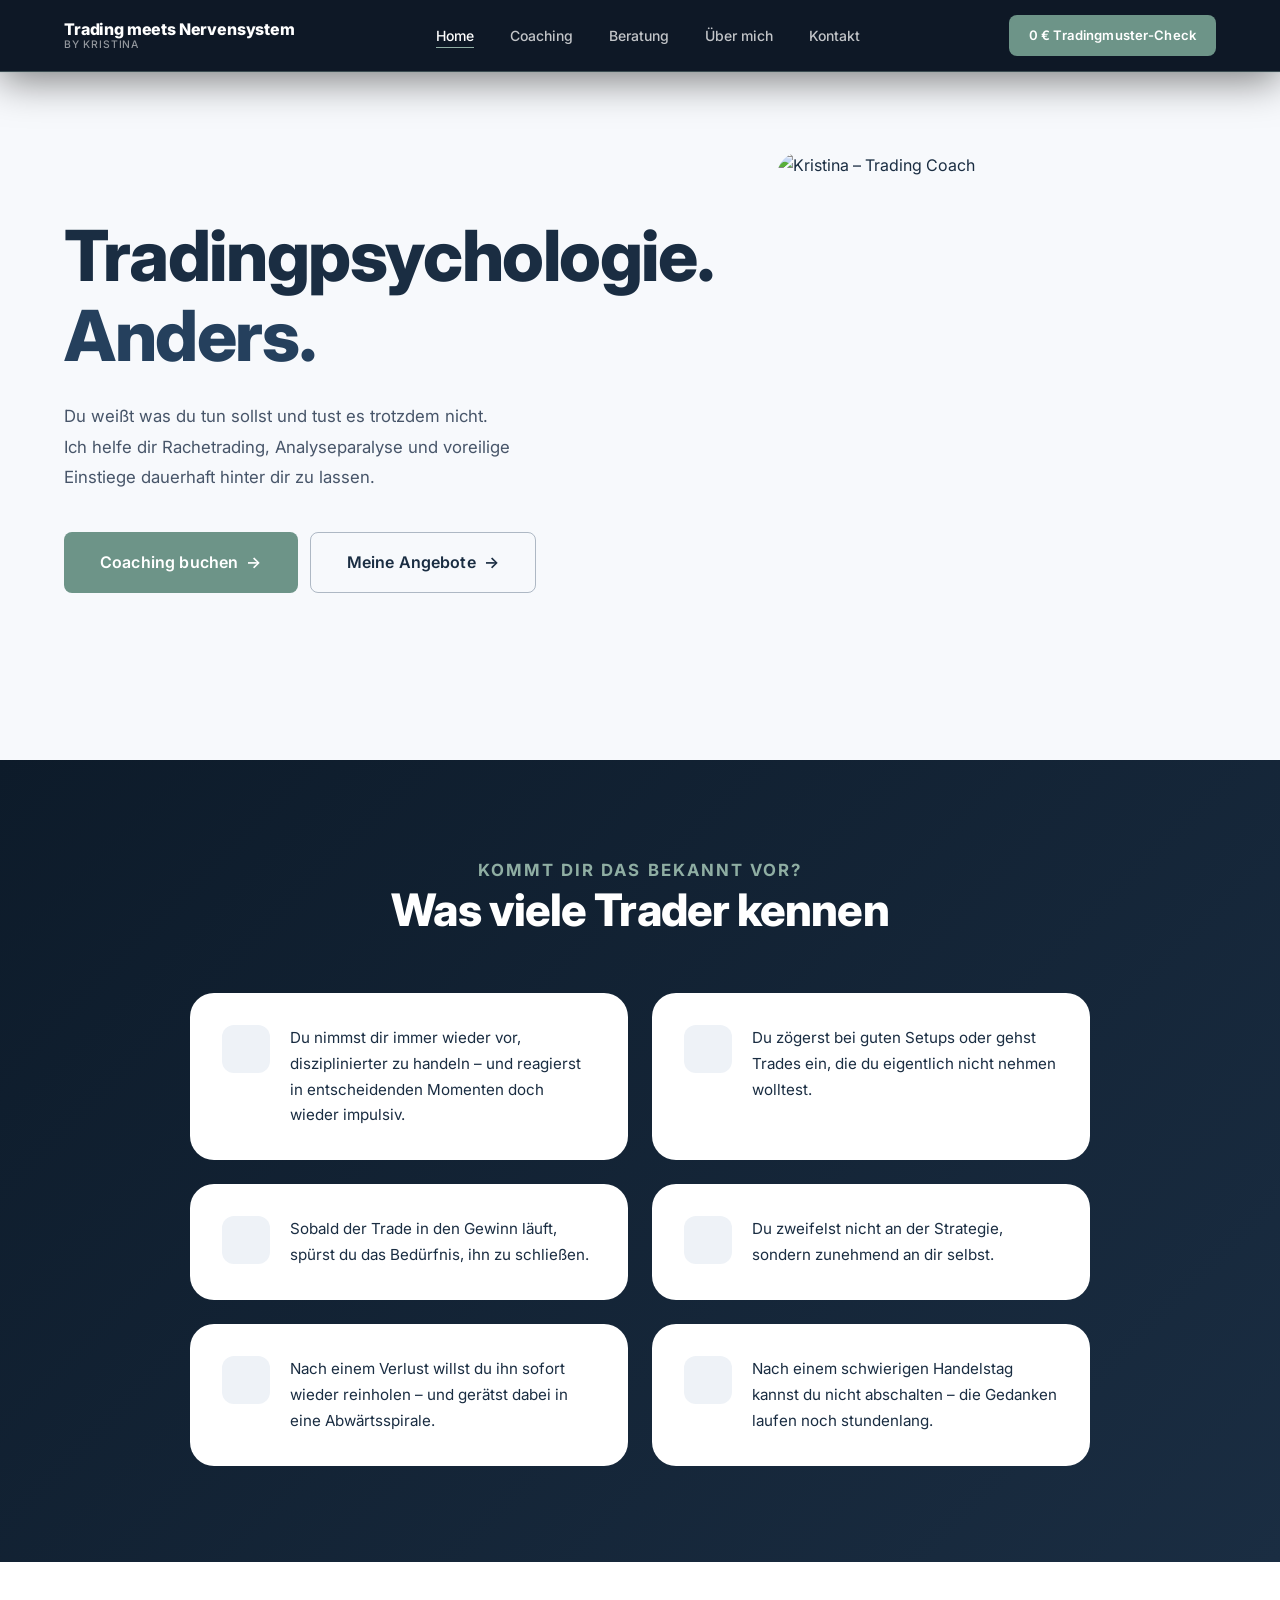
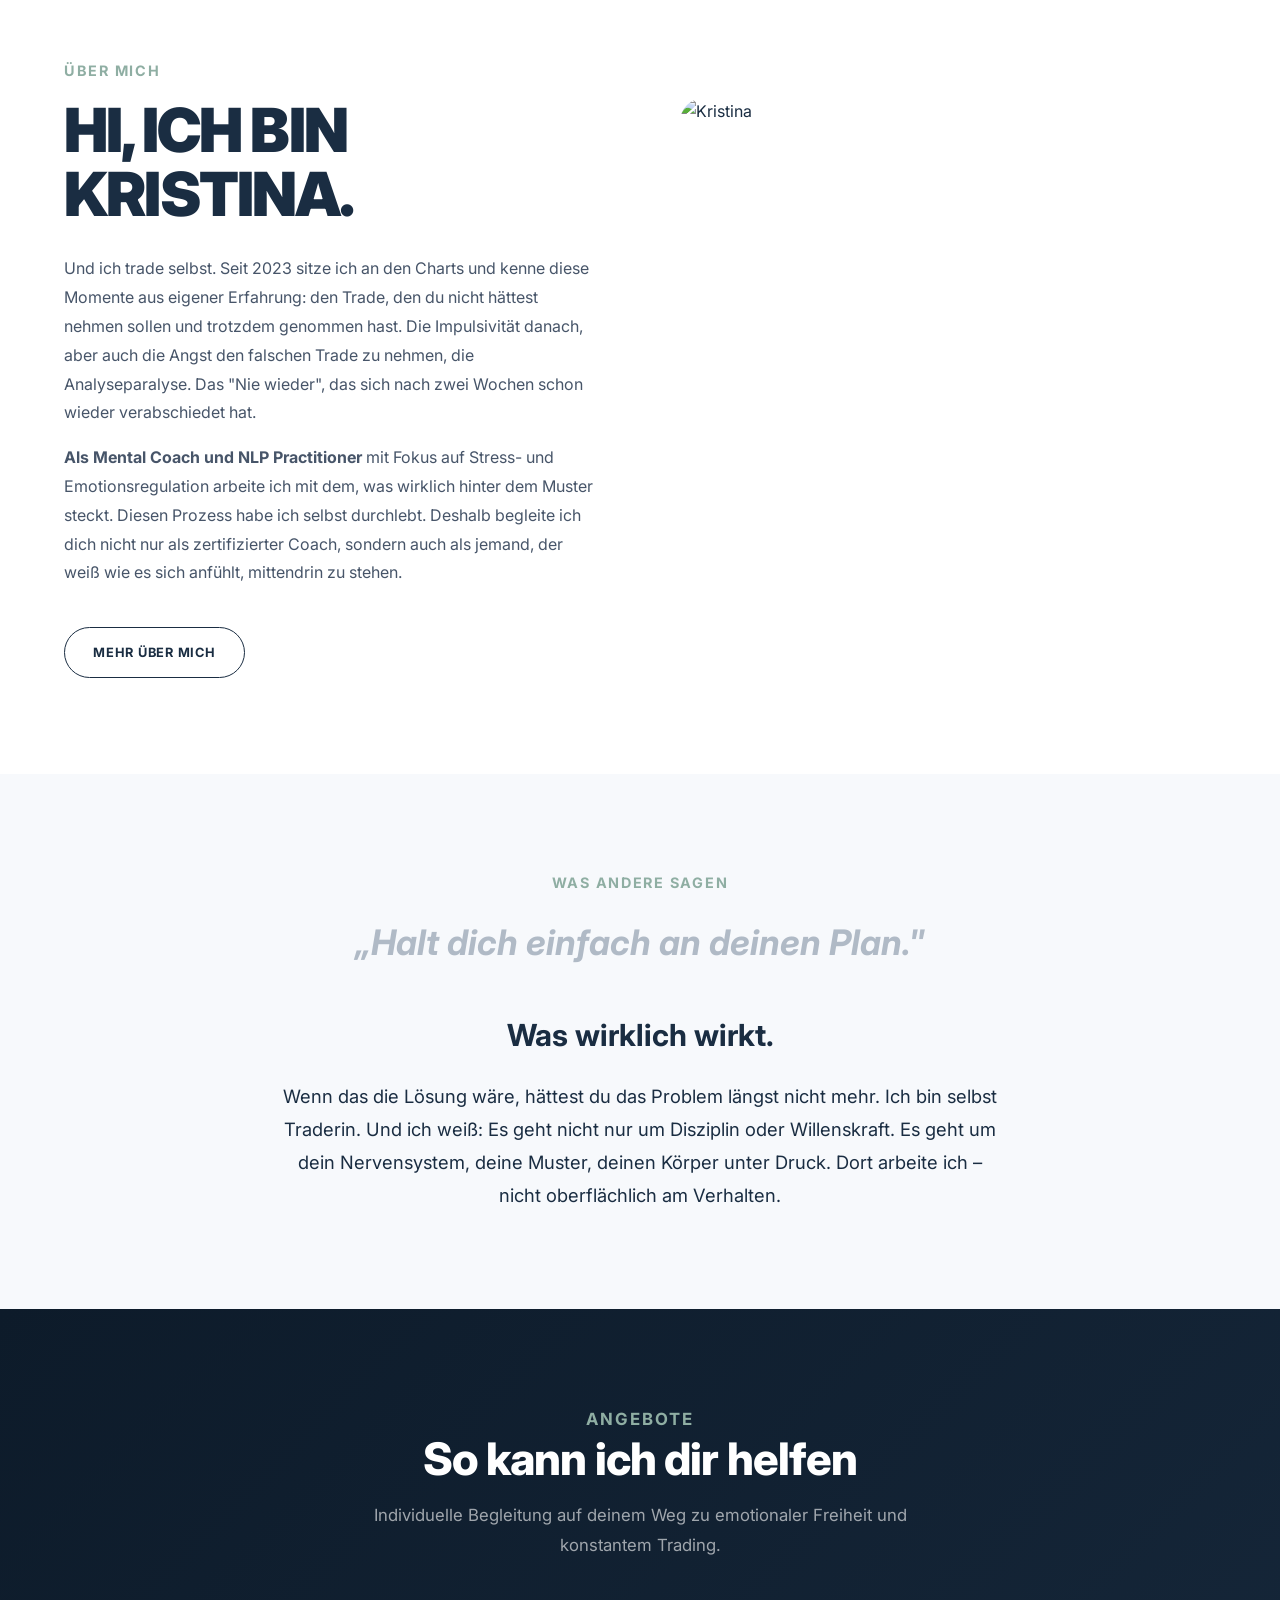
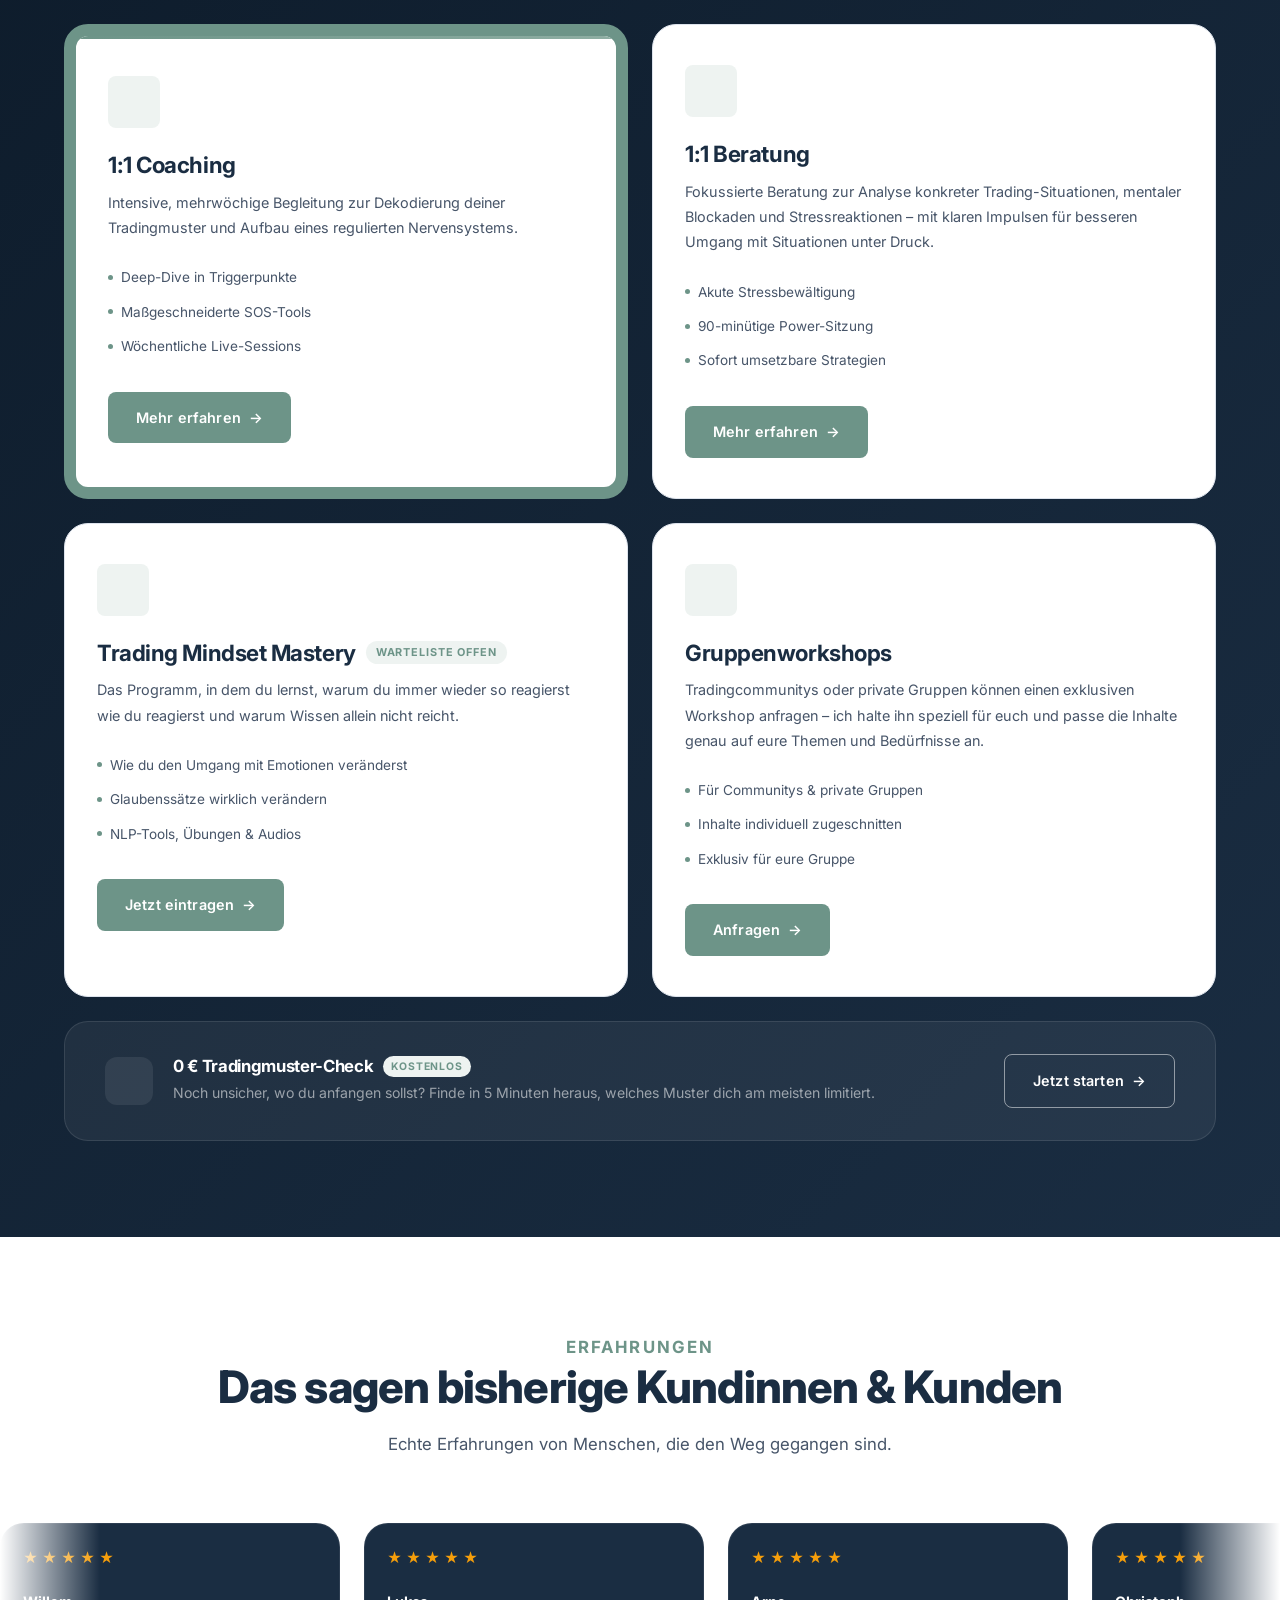
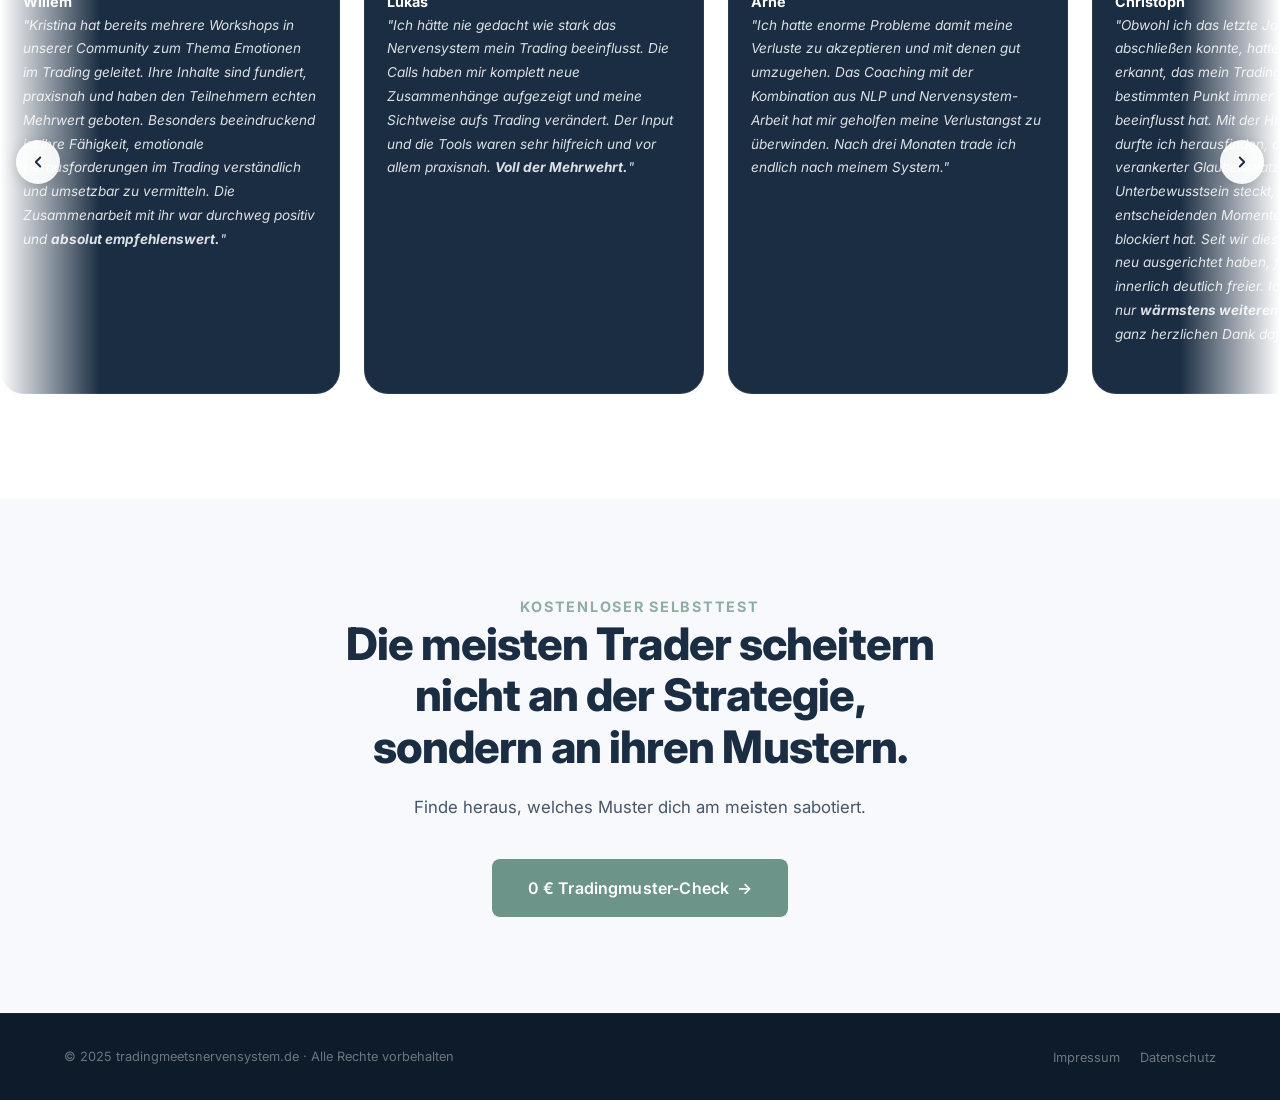
==== commit 0ed48108: "Add files via upload" ====
--- a/index.html
+++ b/index.html
@@ -60,7 +60,7 @@
     .services-section .service-card .service-list li::before { background: var(--teal); }
     .services-section .service-card .service-link { color: var(--navy-dark); }
     /* Coaching-Karte (featured) – hell wie die anderen */
-    .services-section .service-card.featured { background: var(--white); border: 8px solid var(--teal); }
+    .services-section .service-card.featured { background: var(--white); border: 12px solid var(--teal); }
     .services-section .service-card.featured h3 { color: var(--navy-dark); }
     .services-section .service-card.featured p { color: var(--gray-600); }
     .services-section .service-card.featured .service-list li { color: var(--gray-600); }
@@ -200,6 +200,9 @@
       .hero-actions { gap: 10px; }
       /* Services featured border */
       .services-section .service-card.featured { border-width: 4px !important; }
+      /* Mustercheck-Bar */
+      .mustercheck-bar { padding: 24px 20px !important; flex-direction: column !important; align-items: flex-start !important; gap: 20px !important; }
+      .mustercheck-btn { width: 100% !important; justify-content: center !important; }
     }
   </style>
 </head>
@@ -417,20 +420,20 @@
     </div>
 
     <!-- MUSTERCHECK – kostenloser Einstieg -->
-    <div class="fade-up" style="margin-top:24px;background:rgba(255,255,255,0.06);border:1px solid rgba(255,255,255,0.1);border-radius:var(--radius-lg);padding:32px 40px;display:flex;align-items:center;justify-content:space-between;gap:32px;flex-wrap:wrap;">
-      <div style="display:flex;align-items:center;gap:20px;flex:1;min-width:260px;">
+    <div class="fade-up mustercheck-bar" style="margin-top:24px;background:rgba(255,255,255,0.06);border:1px solid rgba(255,255,255,0.1);border-radius:var(--radius-lg);padding:32px 40px;display:flex;align-items:center;justify-content:space-between;gap:32px;flex-wrap:wrap;">
+      <div style="display:flex;align-items:center;gap:20px;flex:1;">
         <div style="width:48px;height:48px;background:rgba(255,255,255,0.08);border-radius:12px;display:flex;align-items:center;justify-content:center;flex-shrink:0;">
           <i data-lucide="search" style="width:22px;height:22px;color:var(--teal-light);display:block;"></i>
         </div>
         <div>
-          <div style="display:flex;align-items:center;gap:10px;margin-bottom:4px;">
+          <div style="display:flex;align-items:center;gap:10px;margin-bottom:4px;flex-wrap:wrap;">
             <h3 style="color:var(--white);margin:0;font-size:1.05rem;">0 € Tradingmuster-Check</h3>
             <span style="background:var(--teal-pale);color:var(--teal);font-size:0.65rem;font-weight:700;letter-spacing:0.08em;text-transform:uppercase;padding:2px 8px;border-radius:100px;">Kostenlos</span>
           </div>
           <p style="color:rgba(255,255,255,0.55);margin:0;font-size:0.88rem;">Noch unsicher, wo du anfangen sollst? Finde in 5 Minuten heraus, welches Muster dich am meisten limitiert.</p>
         </div>
       </div>
-      <a href="mustercheck.html" class="btn btn-ghost-white" style="flex-shrink:0;white-space:nowrap;">Jetzt starten <span class="arrow">→</span></a>
+      <a href="mustercheck.html" class="btn btn-ghost-white mustercheck-btn" style="flex-shrink:0;white-space:nowrap;">Jetzt starten <span class="arrow">→</span></a>
     </div>
 
   </div>
